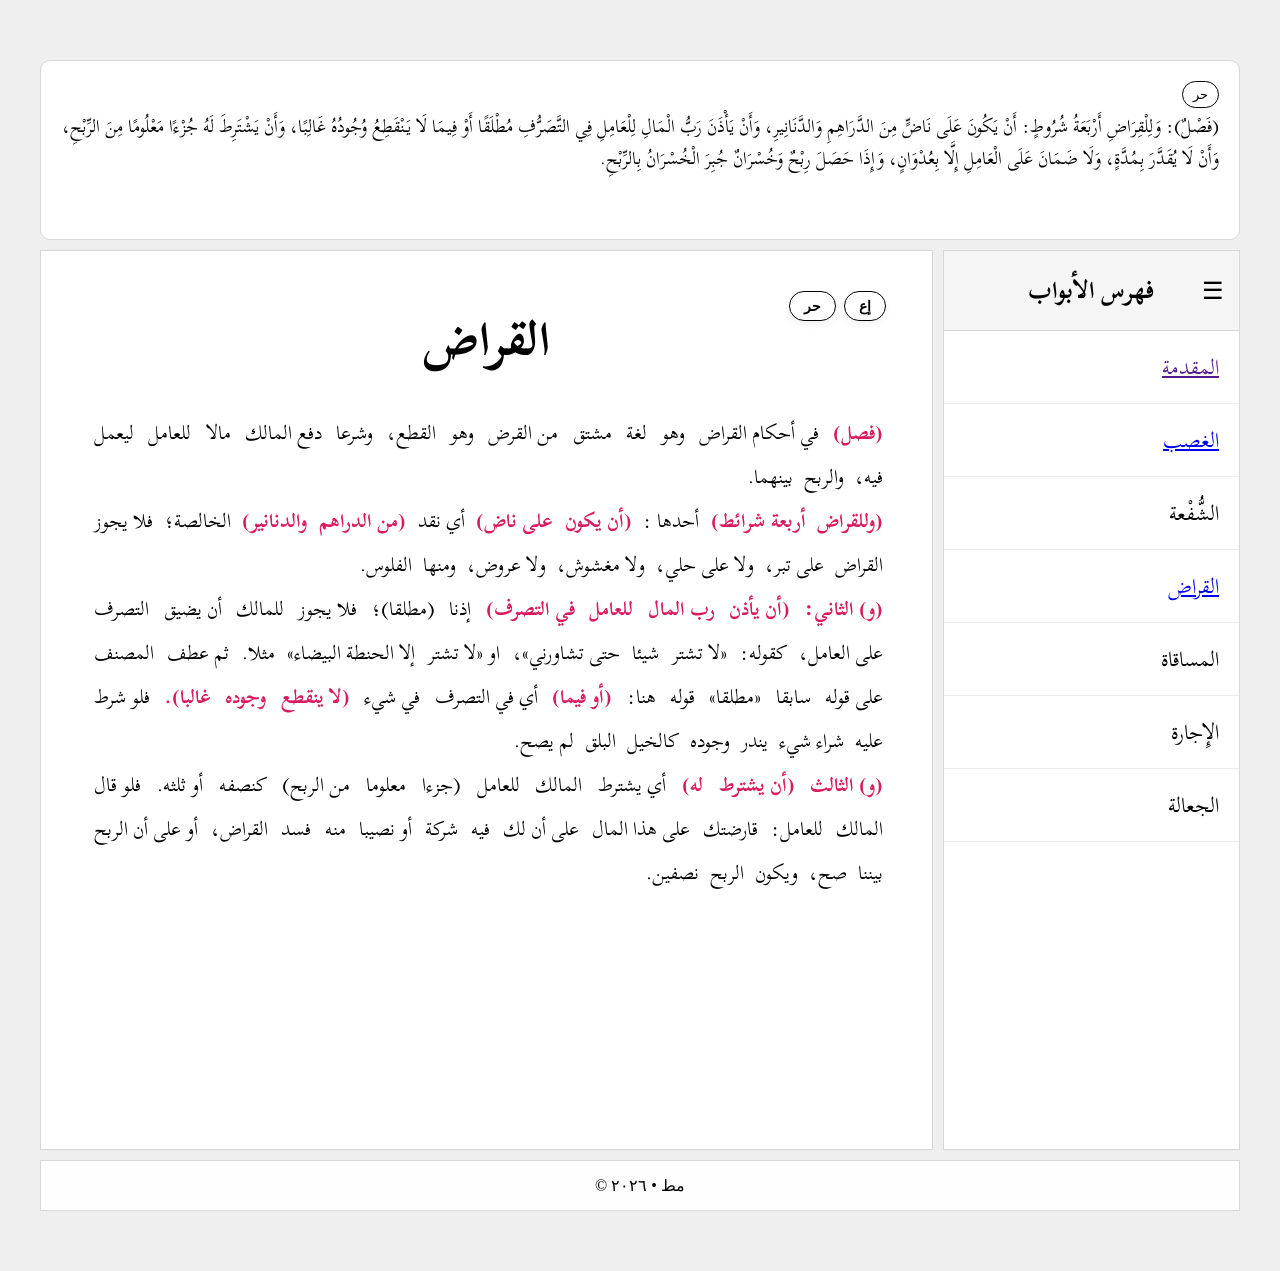
==== Qirath.html @ d0ede4ad "Update Qirath.html menambahkan pembahasan" ====
<!doctype html>
<html lang="en">
  <head>
    <meta charset="UTF-8" />
    <meta name="viewport" content="width=device-width, initial-scale=1.0" />
    <title>Belajar kitab</title>

    <link rel="stylesheet" href="styles.css" />
    <link rel="preconnect" href="https://fonts.googleapis.com" />
    <link rel="preconnect" href="https://fonts.gstatic.com" crossorigin />
    <link
      href="https://fonts.googleapis.com/css2?family=Scheherazade+New:wght@400;700&display=swap"
      rel="stylesheet"
    />
    
  </head>
  <body>
    <div class="wrapper">
      <header class="header">
        <button id="toggleHarakat">حر</button>

        <p class="arab-ltr" id="matan">
(فَصْلٌ): وَلِلْقِرَاضِ أَرْبَعَةُ شُرُوطٍ: أَنْ يَكُونَ عَلَى نَاضٍّ مِنَ الدَّرَاهِمِ وَالدَّنَانِيرِ، وَأَنْ يَأْذَنَ رَبُّ الْمَالِ لِلْعَامِلِ فِي التَّصَرُّفِ مُطْلَقًا أَوْ فِيمَا لَا يَنْقَطِعُ وُجُودُهُ غَالِبًا، وَأَنْ يَشْتَرِطَ لَهُ جُزْءًا مَعْلُومًا مِنَ الرِّبْحِ، وَأَنْ لَا يُقَدَّرَ بِمُدَّةٍ، وَلَا ضَمَانَ عَلَى الْعَامِلِ إِلَّا بِعُدْوَانٍ، وَإِذَا حَصَلَ رِبْحٌ وَخُسْرَانٌ جُبِرَ الْخُسْرَانُ بِالرِّبْحِ. </p>
      </header>

      <main class="main-content">
        <article class="kitab">
          <!-- dari sini -->

          <div class="sticky-irob-container">
            <button id="toggleIrob">إع</button>
            <button id="toggleHarakatMain">حر</button>
          </div>
          <!-- ke sini -->

          <h1>القراض</h1>
          
        <p><span class="kata matan" id="k1" data-harakat="(فَصْلٌ)" data-jawa="(utawi) iki (iku) ono pasal" data-irob="م خ" data-pembahasan="اي هذا الفصل">(فصل)</span>
<span class="kata" id="k2" data-harakat="فِي أَحْكَامِ الْقِرَاضِ" data-jawa="(ingdalem) nerangake piro-piro hukume maro bathi (qirath)" data-irob="ظ" data-irob-kode-b="ج">في أحكام القراض</span>
<span class="kata" id="k3" data-harakat="وَهُوَ" data-jawa="(utawi) maro bathi" data-irob="م">وهو</span>
<span class="kata" id="k4" data-harakat="لُغَةً" data-jawa="(ingdalem) coro lughote" data-irob="خ ظ" data-pembahasan="Pada kalimat وَهُوَ لُغَةً, kata لُغَةً merupakan maf‘ūl fīh (ẓarf) yang diperkirakan berasal dari ungkapan فِي لُغَةٍ (menurut bahasa atau dalam penggunaan bahasa). Huruf jar فِي dihilangkan, sehingga kata لُغَةً dibaca naṣab (fathah/tanwin fathah) karena نَزْعُ الْخَافِضِ (pembuangan huruf jar), atau yang dikenal dengan istilah مَنْصُوبٌ عَلَى نَزْعِ الْخَافِضِ. Gaya bahasa seperti ini sering digunakan para ulama ketika mendefinisikan suatu istilah. Oleh karena itu, makna وَهُوَ لُغَةً sama dengan وَهُوَ فِي اللُّغَةِ (adapun menurut bahasa). Demikian pula ungkapan شَرْعًا yang asalnya فِي الشَّرْعِ (menurut syariat)">لغة</span>
<span class="kata" id="k5" data-harakat="مُشْتَقٌّ" data-jawa="den tok ake /diambil/diturunkan" data-irob="خ" data-tasrif="اِشْتَقَّ — يَشْتَقُّ — اِشْتِقَاقًا — فَهُوَ مُشْتَقٌّ — وَذَاكَ مُشْتَقٌّ — اِشْتَقَّ — لَا تَشْتَقَّ — مُشْتَقٌّ — مُشْتَقٌّ" data-pembahasan="faidah wazan اِفْتَعَلَ pada kata اِشْتَقَّ adalah الأَخْذُ (mengambil). Maksudnya, lafaz القِرَاض diambil atau diturunkan dari lafaz القَرْض.. التصريف الاصطلاحي (Deret Istilahi)">مشتق</span>
<span class="kata" id="k6" data-harakat="مِنَ الْقَرْضِ" data-jawa="sangking lafadz الْقَرْضِ">من القرض</span>
<span class="kata" id="k7" data-harakat="وَهُوَ" data-jawa="(utawi) الْقَرْضُ" data-irob="م">وهو</span>
<span class="kata" id="k8" data-harakat="الْقَطْعُ،" data-jawa="(iku) mutus/megot" data-irob="خ">القطع،</span>
<span class="kata" id="k9" data-harakat="وَشَرْعًا" data-jawa="(lan) ingdalem coro syara'" data-irob="و خ" data-pembahasan="Huruf و pada lafaz وَشَرْعًا adalah واو العطف yang meng-athaf-kan شَرْعًا kepada لُغَةً. Karena لُغَةً manshub dengan sebab نَزْعُ الْخَافِضِ (asalnya: فِي اللُّغَةِ), maka شَرْعًا juga mengikuti i'rab ma'thuf 'alaih sehingga dibaca manshub, dan asalnya adalah فِي الشَّرْعِ. Dengan demikian, kedua lafaz tersebut sama-sama berstatus مَنْصُوبٌ عَلَى نَزْعِ الْخَافِضِ.">وشرعا</span>
<span class="kata" id="k10" data-harakat="دَفْعُ الْمَالِكِ" data-jawa="(iku) olehe nampake مَالِكِ (wongkang nduweni)" data-irob="م" data-pembahasan="lafaz دَفْعُ adalah مبتدأ مؤخر (mubtada yang diakhirkan), sedangkan شَرْعًا adalah keterangan yang berkaitan dengan khabar yang dibuang.  Taqdir kalimatnya kira-kira:  وَهُوَ شَرْعًا دَفْعُ الْمَالِكِ مَالًا لِلْعَامِلِ">دفع المالك</span>
<span class="kata" id="k11" data-harakat="مَالًا" data-jawa="(ing) bondo" data-irob="مف" data-pembahasan="Lafaz مَالًا dibaca naṣab karena menjadi maf‘ūl bih bagi mashdar دَفْعُ. Mashdar دَفْعُ berasal dari fi'il دَفَعَ – يَدْفَعُ dan beramal sebagaimana fi'ilnya, sehingga dapat menashabkan maf‘ūl bih. Dengan demikian, مَالًا berkedudukan sebagai harta yang diserahkan oleh pemilik modal kepada pengelola dalam akad qiradh.">مالا</span>
<span class="kata" id="k12" data-harakat="لِلْعَامِلِ" data-jawa="(maring) عَامِلِ / pengelola modal" data-irob="ما">للعامل</span>
<span class="kata" id="k13" data-harakat="لِيَعْمَلَ" data-jawa="supoyo yento nindaake /kerjo /nyambutgawe (sopo) عَامِلِ" data-pembahasan="Lafaz لِيَعْمَلَ merupakan fi'il mudhari' yang dibaca nashab karena didahului لام التعليل yang bermakna agar atau supaya. Taqdirnya adalah لِكَيْ يَعْمَلَ فِيهِ, sehingga يَعْمَلَ berstatus fi'il mudhari' manshub dengan tanda nashab berupa fathah zhahirah. كَيْ sendiri termasuk salah satu amil nawashib (huruf yang menashabkan fi'il mudhari'), namun dalam kalimat ini amil yang tampak adalah لام التعليل.">ليعمل</span>
<span class="kata" id="k14" data-harakat="فِيهِ،" data-jawa="(ingdalem) مال (bondo)" data-irob="ظ">فيه،</span>
<span class="kata" id="k15" data-harakat="والرِّبْحُ" data-jawa="Lan (utawi) bathine" data-irob="م">والربح</span>
<span class="kata" id="k16" data-harakat="بَيْنَهُمَا." data-jawa="(Iku) ingdalem antarane مالك lan عامل">بينهما.</span></p>
<p>
<span class="kata matan" id="k1" data-harakat="(ولِلْقِراضِ" data-jawa="Lan iku tetep keduwe qiroth" data-irob="خ" data-pembahasan="Merupakah khobar muqoddam, karena huruf jer terletak diawal">(وللقراض</span>
<span class="kata matan" id="k2" data-harakat="أرْبَعَةُ شَرَائِطٍ)" data-jawa="(Utawi) papat piro-piro syarat" data-pembahasan="Mubtada muakhor">أربعة شرائط)</span>
<span class="kata" id="k2" data-harakat="أَحَدُهَا :" data-jawa="(Utawi) salah sijine papat" data-irob="م">أحدها :</span>
<span class="kata matan" id="k3" data-harakat="(أَنْ يَكُونَ" data-jawa="(Iku) yento ono opo فراض" data-irob="خ">(أن يكون</span>
<span class="kata matan" id="k1" data-harakat="عَلَى نَاضٍّ)" data-jawa="(Ingatase) duit / mata uang/ذهب و فضه" data-pembahasan="Yang dimaksud ناض disini, bukan diartikan semoit hanya emas dan perak. Namun lebih kepada mata uang yang kaprah digunakan oleh suatu negara">على ناض)</span>
<span class="kata" id="k1" data-harakat="أَيْ نَقْدٍ" data-jawa="Tegese welonjo" data-pembahasan="أَيْ merupakan عدة التفسير dari lafadz نَاضٍّ, sehingga نَقْدٍ tafsirnya juga turut dibaca jer">أي نقد</span>
<span class="kata matan" id="k2" data-harakat="(مِنَ الدَّرَاهِمِ" data-jawa="Sangking piro-piro dirham (perak)" data-irob-kode-b="ج">(من الدراهم</span>
<span class="kata matan" id="k3" data-harakat="وَالدَّنَانِيرِ)" data-jawa="Lan piro-piro dinar" data-irob-kode-b="ج">والدنانير)</span>
<span class="kata" id="k1" data-harakat="الْخَالِصَةِ؛" data-jawa="(kang) murni" data-irob="ن">الخالصة؛</span>
<span class="kata" id="k2" data-harakat="فَلَا يَجُوزُ" data-jawa="Mongko ora wenang">فلا يجوز</span>
<span class="kata" id="k3" data-harakat="الْقِرَاضُ" data-jawa="(Opo) قراض" data-irob="فا">القراض</span>
<span class="kata" id="k4" data-harakat="عَلَى تِبْرٍ،" data-jawa="Ingatase emas lantak/batangan">على تبر،</span>
<span class="kata" id="k5" data-harakat="وَلَا عَلَى حُلِيٍّ،" data-jawa="Lan ora ingatase perhiasan">ولا على حلي،</span>
<span class="kata" id="k6" data-harakat="وَلَا مَغْشُوشٍ،" data-jawa="Lan ora (kang) dicampur (emas/perak campuran)" data-pembahasan="اي ولا نقد مغشوس
Artinya : emang/perak yang dicampur bahan lain misalnya besi, tembaga dll">ولا مغشوش،</span>
<span class="kata" id="k7" data-harakat="وَلَا عُرُوضٍ،" data-jawa="Lan ora barang dagangan">ولا عروض،</span>
<span class="kata" id="k8" data-harakat="وَمِنْهَا" data-jawa="Lan iku setengah sangking عروض" data-irob="خ" data-pembahasan="Kata مِنْ di sini lebih tepat dipahami sebagai مِنْ التبعيضية (menunjukkan sebagian dari sesuatu), sehingga maknanya:
"Dan di antara barang-barang dagangan (العروض) itu adalah uang fulus."">ومنها</span>
<span class="kata" id="k9" data-harakat="الْفُلُوسُ." data-jawa="Utawi duit receh" data-pembahasan="فلوس jamak dari فلس 
Ini digunakan untuk. Menyebut mata uang yang terbuat selain dari emas dan perak">الفلوس.</span>
</p>
<p>
<span class="kata matan" id="k1" data-harakat="(وَ) الثَّانِي:" data-jawa="(Utawi) kang kaping pindo" data-irob="م">(و) الثاني:</span>
<span class="kata matan" id="k2" data-harakat="(أَنْ يَأْذَنَ" data-jawa="(Iku) yento ngijini">(أن يأذن</span>
<span class="kata matan" id="k3" data-harakat="رَبُّ الْمَالِ" data-jawa="(Sopo) wongkang duweni bondo" data-irob="فا">رب المال</span>
<span class="kata matan" id="k4" data-harakat="لِلْعَامِلِ" data-jawa="(Maring) amil" data-irob="ما">للعامل</span>
<span class="kata matan" id="k5" data-harakat="فِي التَّصَرُّفِ)" data-jawa="(Indalem) nasarufake" data-irob="ظ">في التصرف)</span>
<span class="kata" id="k6" data-harakat="إِذْنًا" data-jawa="Kelawan ijin" data-irob="مط" data-pembahasan="Kata إِذْنًا pada kalimat أن يأذن رب المال للعامل في التصرف إذنًا مطلقًا merupakan maf‘ul mutlak li at-ta'kîd (مفعول مطلق للتوكيد) karena ia adalah masdar dari fi'il يأذن yang disebutkan sebelumnya.">إذنا</span>
<span class="kata" id="k7" data-harakat="(مُطْلَقًا)؛" data-jawa="(Kang) mutlak" data-irob="ن" data-pembahasan="Ia menjadi نعت, karena ia isim sifat berupa isim maful">(مطلقا)؛</span>
<span class="kata" id="k1" data-harakat="فَلَا يَجُوزُ" data-jawa="Mongko ora wenang" data-irob="ج">فلا يجوز</span>
<span class="kata" id="k2" data-harakat="لِلْمَالِكِ" data-jawa="Keduwe مالك / اي رب الما" data-irob="ما">للمالك</span>
<span class="kata" id="k3" data-harakat="أَنْ يُضَيِّقَ" data-jawa="(Opo) yento gawe rupeg (sopo) مالك" data-irob="فا" data-tasrif="ضَيَّقَ – يُضَيِّقُ – تَضْيِيقًا – فَهُوَ مُضَيِّقٌ – وَذَاكَ مُضَيَّقٌ.
Menyempitkan">أن يضيق</span>
<span class="kata" id="k4" data-harakat="التَّصَرُّفَ" data-jawa="(Ing) tasarruf" data-irob="مف">التصرف</span>
<span class="kata" id="k5" data-harakat="عَلَى الْعَامِلِ،" data-jawa="Ingatase عامل">على العامل،</span>
<span class="kata" id="k6" data-harakat="كَقَوْلِهِ:" data-jawa="Koyo dawuhe مالك">كقوله:</span>
<span class="kata" id="k7" data-harakat="«لَا تَشْتَرِ" data-jawa="Ojo tuku / kulaan (sopo) siro" data-irob="فا" data-pembahasan="Lafaz لا تَشْتَرِ pada contoh tersebut asalnya adalah لا تَشْتَرْ. Fi‘il mudhāri‘ تشتري setelah didahului لا الناهية menjadi majzūm, sehingga huruf akhirnya dibuang dan tersisa تَشْتَرْ. Namun karena huruf terakhir menjadi sukun dan ketika diucapkan bertemu dengan kata sesudahnya, maka diberikan harakat kasrah untuk memudahkan pelafalan (التخلّص من التقاء الساكنين). Oleh karena itu dibaca لا تَشْتَرِ شَيْئًا. Kasrah tersebut bukan tanda i‘rab, melainkan harakat ‘āridhah (harakat tambahan karena alasan fonetik), sedangkan status i‘rabnya tetap majzūm oleh لا الناهية.">«لا تشتر</span>
<span class="kata" id="k8" data-harakat="شَيْئًا" data-jawa="Ing suwiji-wiji" data-irob="مف">شيئا</span>
<span class="kata" id="k9" data-harakat="حَتَّى تُشَاوِرَنِي»،" data-jawa="Hinggo musyawarah sopo siro, ing ingsun" data-irob="فا مف">حتى تشاورني»،</span>
<span class="kata" id="k10" data-harakat="اَوْ «لَا تَشْتَرِ" data-jawa="Utowo ojo tuku (sopo) siro" data-irob="فا">او «لا تشتر</span>
<span class="kata" id="k11" data-harakat="إِلَّا الْحِنْطَةَ الْبَيْضَاءَ»" data-jawa="Kejobo gandum kang putih" data-irob="ن">إلا الحنطة البيضاء»</span>
<span class="kata" id="k12" data-harakat="مَثَلًا." data-jawa="(Kelawan) umpamane" data-irob="مط" data-pembahasan="Lafaz مَثَلًا dihukumi maf‘ul mutlak karena ia merupakan masdar dari kata مَثَلَ atau مَثَّلَ yang digunakan untuk menunjukkan bahwa kalimat sebelumnya hanyalah sebuah contoh. Fi‘ilnya tidak disebutkan secara langsung, tetapi diperkirakan (محذوف), yaitu أُمَثِّلُ مَثَلًا (aku memberikan suatu contoh). Karena berupa masdar yang menegaskan makna fi‘il yang dipahami dari konteks, maka مَثَلًا dii‘rabkan sebagai مفعول مطلق منصوب dengan arti “misalnya” atau “sebagai contoh.”">مثلا.</span>
<span class="kata" id="k1" data-harakat="ثُمَّ عَطَفَ" data-jawa="Mongko keri-keri" data-irob="ج">ثم عطف</span>
<span class="kata" id="k2" data-harakat="الْمُصَنِّفُ" data-jawa="(Sopo) mbah musonnif" data-irob="فا">المصنف</span>
<span class="kata" id="k3" data-harakat="عَلَى قَوْلِهِ" data-jawa="Ingatase dawuhe mbah مصنف">على قوله</span>
<span class="kata" id="k4" data-harakat="سَابِقًا" data-jawa="(Hale) kang wis kelewat" data-irob="حا ن" data-pembahasan="Pada kalimat ثُمَّ عَطَفَ الْمُصَنِّفُ عَلَى قَوْلِهِ سَابِقًا, lafaz سابقًا memenuhi syarat hal karena berbentuk nakirah dan menerangkan keadaan قوله (yakni perkataan yang dimaksud) sebagai perkataan yang telah disebut sebelumnya. Seolah-olah ditanya: كيف قوله؟ Maka jawabnya: سابقًا (dalam keadaan telah terdahulu disebut). Namun sebagian ulama nahwu juga memandang سابقًا di sini sebagai ظرف atau keterangan yang bermakna ">سابقا</span>
<span class="kata" id="k5" data-harakat="«مُطْلَقًا»" data-jawa="Rupane lafadz مُطْلَقًا" data-irob="بد">«مطلقا»</span>
<span class="kata" id="k6" data-harakat="قَوْلَهُ" data-jawa="(Ing) dawuhe mbah مصنف" data-irob="مف" data-pembahasan="Lafad قَوْلَ Menjadi maf'ul bih dari lafadz fiil mutaadi عَطَفَ">قوله</span>
<span class="kata" id="k7" data-harakat="هُنَا:" data-jawa="Ono ingdalem kene panggonan" data-irob="ظ">هنا:</span>
<span class="kata matan" id="k8" data-harakat="(أَوْ فِيمَا)" data-jawa="Utowo indalem barang">(أو فيما)</span>
<span class="kata" id="k9" data-harakat="أَيْ فِي التَّصَرُّفِ" data-jawa="Tegese ingdalem tasaruf">أي في التصرف</span>
<span class="kata" id="k10" data-harakat="فِي شَيْءٍ" data-jawa="Ingdalem suwiji-wiji" data-irob="ظ">في شيء</span>
<span class="kata matan" id="k11" data-harakat="(لَا يَنْقَطِعُ" data-jawa="Kang ora putus">(لا ينقطع</span>
<span class="kata matan" id="k12" data-harakat="وُجُودُهُ" data-jawa="Wujud e ma">وجوده</span>
<span class="kata matan" id="k13" data-harakat="غَالِبًا)." data-jawa="Ingdalem lumperahe" data-irob="ظ">غالبا).</span>
<span class="kata" id="k14" data-harakat="فَلَوْ شَرَطَ" data-jawa="Mongko lamun nyaratake sopo مالك" data-irob-kode-b="فا">فلو شرط</span>
<span class="kata" id="k15" data-harakat="عَلَيْهِ" data-jawa="Ingatase عامل">عليه</span>
<span class="kata" id="k16" data-harakat="شِرَاءَ شَيْءٍ" data-jawa="(Ing) tuku/kulak suwiji-wiji" data-irob="مف">شراء شيء</span>
<span class="kata" id="k17" data-harakat="يَنْدُرُ" data-jawa="Kang longko" data-irob="ن">يندر</span>
<span class="kata" id="k18" data-harakat="وُجُودُهُ" data-jawa="(Opo) wujud e شيء" data-irob="فا">وجوده</span>
<span class="kata" id="k19" data-harakat="كَالْخَيْلِ" data-jawa="Koyo jaran">كالخيل</span>
<span class="kata" id="k20" data-harakat="الْبَلَقِ" data-jawa="(Kang) belang" data-irob="ن" data-pembahasan="Lafaz البُلْقُ (al-bulqu) adalah isim sifat (صفة مشبهة) yang menunjukkan warna pada kuda.
Dalam ungkapan الخيلُ البُلْقُ, kata البُلْقُ berarti kuda-kuda belang, yaitu kuda yang warna tubuhnya bercampur antara putih dan warna lain.

Isim shifat musyabbahah bi ismi al-fā‘il hanya terbentuk dari fi‘il mujarrad dan wazan yang digunakan adalah selain wazan فَاعِلٌ.
Contoh:
حَسَنٌ artinya: “yang bagus” (tidak mengikuti wazan فَاعِلٌ).
جُنُبٌ artinya: “yang junub” (tidak mengikuti wazan فَاعِلٌ).
شُجَاعٌ artinya: “yang berani” (tidak mengikuti wazan فَاعِلٌ).">البلق</span>
<span class="kata" id="k21" data-harakat="لَمْ يَصِحَّ." data-jawa="Mongko ora sah (opo) akad قراض" data-pembahasan="Pada kalimat لَمْ يَصِحَّ, fi'il يَصِحُّ menjadi majzum karena didahului oleh لَمْ. Meskipun tampak berharakat fathah pada huruf terakhir (حَّ), fi'il ini tetap majzum karena termasuk fi'il mudha'af (huruf asal kedua dan ketiganya sama, yaitu ح dan ح). Pada fi'il mudha'af yang dijazamkan, tanda jazm tidak tampak berupa sukun biasa, melainkan dalam bentuk tasydid yang dibaca dengan fathah, sehingga bentuk يَصِحَّ tetap merupakan fi'il majzum, bukan manshub.">لم يصح.</span>
  </p>
<p>

<span class="kata matan" id="k1" data-harakat="(وَ) الثَّالِثُ" data-jawa="(Utawi) kang kaping telu" data-irob="م">(و) الثالث</span>
<span class="kata matan" id="k2" data-harakat="(يَشْتَرِطَ" data-jawa="(Iku) yento aweh syarat (sopo) مالك" data-irob="خ  فا">(أن يشترط</span>
<span class="kata matan" id="k3" data-harakat="لَهُ)" data-jawa="Maring عامل" data-irob="ما">له)</span>
<span class="kata" id="k4" data-harakat="أَيْ يَشْتَرِطَ" data-jawa="Tegese yento aweh syarat" data-tasrif="اِشْتَرَطَ – يَشْتَرِطُ – اِشْتِرَاطًا – فَهُوَ مُشْتَرِطٌ – وَذَاكَ مُشْتَرَطٌ
Mensyaratkan

Lafadz اِشْتَرَطَ berada pada wazan اِفْتَعَلَ yang berasal dari akar kata ش ر ط. Faidah wazan ini pada lafadz tersebut adalah menunjukkan makna menjadikan atau menetapkan sesuatu sebagai syarat. Karena itu, اِشْتَرَطَ tidak sekadar berarti ">أي يشترط</span>
<span class="kata" id="k5" data-harakat="الْمَالِكُ" data-jawa="(Sopo) مالك / wongkang modali">المالك</span>
<span class="kata" id="k6" data-harakat="لِلْعَامِلِ" data-jawa="(Keduwe) wongkang عامل / ngubengke modal" data-irob="ك">للعامل</span>
<span class="kata" id="k7" data-harakat="(جُزْءًا" data-jawa="(Kelawan)" data-irob="مط">(جزءا</span>
<span class="kata" id="k8" data-harakat="مَعْلُومًا" data-jawa="(Kang) kinaweruhan" data-irob="ن">معلوما</span>
<span class="kata" id="k9" data-harakat="مِنَ الرِّبْحِ)" data-jawa="Sangking keuntungan">من الربح)</span>
<span class="kata" id="k10" data-harakat="كَنِصْفِهِ" data-jawa="Koyo separo (1/3)">كنصفه</span>
<span class="kata" id="k11" data-harakat="أَوْ ثُلُثِهِ." data-jawa="Utowo sepertelu(1/3)">أو ثلثه.</span>
<span class="kata" id="k12" data-harakat="فَلَوْ قَالَ" data-jawa="Mongko lamun ngucap" data-irob="ج">فلو قال</span>
<span class="kata" id="k13" data-harakat="الْمَالِكُ" data-jawa="(Sopo) مالك" data-irob="فا">المالك</span>
<span class="kata" id="k14" data-harakat="لِلْعَامِلِ:" data-jawa="(Maring) عامل" data-irob="ما">للعامل:</span>
<span class="kata" id="k15" data-harakat="قَارَضْتُكَ" data-jawa="(Rupane) akad قراض  (sopo) ingsun, (ing) siro" data-irob="فا مف" data-pembahasan="Lafaz قَارَضْتُكَ pada kalimat قَالَ الْمَالِكُ لِلْعَامِلِ: قَارَضْتُكَ عَلَى هَذَا الْمَالِ termasuk مقول القول, yaitu kalimat yang menjadi isi ucapan setelah fi'il قَالَ">قارضتك</span>
<span class="kata" id="k16" data-harakat="عَلَى هَذَا الْمَالِ" data-jawa="Ingatase iki bondo">على هذا المال</span>
<span class="kata" id="k17" data-harakat="عَلَى أَنَّ لَكَ" data-jawa="Ingatase saktemene (iku) keduwe siro" data-irob="مف خ" data-pembahasan="لَكَ adalah khobar muqoddam dari  انّ">على أن لك</span>
<span class="kata" id="k18" data-harakat="فِيهِ" data-jawa="(Ingdalem) مال" data-irob="ظ">فيه</span>
<span class="kata" id="k19" data-harakat="شِرْكَةً" data-jawa="(Opo) bagian" data-irob="فا" data-pembahasan="Lafadz شِرْكَةً adalah isim انّ yang diakhirkan">شركة</span>
<span class="kata" id="k20" data-harakat="أَوْ نَصِيبًا" data-jawa="Utowo bagian">أو نصيبا</span>
<span class="kata" id="k21" data-harakat="مِنْهُ" data-jawa="Sangking مال">منه</span>
<span class="kata" id="k22" data-harakat="فَسَدَ" data-jawa="Mongko rusak" data-irob="ج">فسد</span>
<span class="kata" id="k23" data-harakat="الْقِرَاضُ،" data-jawa="(Opo) akad قراض" data-pembahasan="Teks berharakat:

قَارَضْتُكَ عَلَى هَذَا الْمَالِ عَلَى أَنَّ لَكَ فِيهِ شِرْكَةً أَوْ نَصِيبًا مِنْهُ، فَسَدَ الْقِرَاضُ.

Artinya:

"Aku melakukan akad qiradh (mudharabah) denganmu atas harta ini dengan syarat bahwa engkau memiliki bagian kepemilikan (syirkah) di dalamnya atau memiliki suatu bagian darinya. Maka akad qiradh tersebut menjadi rusak (fasid)."

Maksudnya, jika pemilik modal hanya mengatakan “engkau memiliki bagian” atau “memiliki jatah” tanpa menentukan secara jelas berapa bagian keuntungan yang menjadi hak pekerja (misalnya setengah atau sepertiga), maka akad qiradh tidak sah karena bagian keuntungan yang disyaratkan tidak diketahui secara pasti.">القراض،</span>
<span class="kata" id="k24" data-harakat="أَوْ عَلَى أَنَّ الرِّبْحَ" data-jawa="Utowo ingatase saktemene bati/untung">أو على أن الربح</span>
<span class="kata" id="k25" data-harakat="بَيْنَنَا" data-jawa="(Iku) ingdalem antarane kito" data-irob="خ">بيننا</span>
<span class="kata" id="k26" data-harakat="صَحَّ،" data-jawa="Mongko sah opo akad قراض">صح،</span>
<span class="kata" id="k27" data-harakat="وَيَكُونُ" data-jawa="Lan ono">ويكون</span>
<span class="kata" id="k28" data-harakat="الرِّبْحُ" data-jawa="(Opo) bati" data-irob="فا">الربح</span>
<span class="kata" id="k29" data-harakat="نِصْفَيْنِ." data-jawa="(Ono iku) separo-seoaro /50:50" data-irob="خ" data-pembahasan="Khobar كان selalu nashob">نصفين.</span>
</p>

          <div class="apple-popup" id="commentaryPanel">
            <button id="closePanel">✕</button>
            
            <h2 id="popHarakat">-</h2>

            <div class="quran-tabs">
              <button class="tab-btn active" data-tab="tab-arti">Arti</button>
              <button class="tab-btn" data-tab="tab-irob">I'rob & Sharaf</button>
              <button class="tab-btn" data-tab="tab-pembahasan">Pembahasan</button>
            </div>

            <div class="quran-tab-container">
              
              <div class="tab-content active" id="tab-arti">
                <div class="quran-card">
                  <span class="quran-label"></span>
                  <p id="popJawa" class="quran-text-jawa">-</p>
                </div>
              </div>

              <div class="tab-content" id="tab-irob">
                <div class="quran-card">
                  <span class="quran-label">Kode Kedudukan (I'rob)</span>
                  <div class="quran-badge" id="popIrob">-</div>
                </div>
                <div class="quran-card">
                  <span class="quran-label">Analisis Sharaf / Tasrif</span>
                  <p id="popTasrif" class="quran-text">-</p>
                </div>
              </div>

              <div class="tab-content" id="tab-pembahasan">
                <div class="quran-card">
                  <span class="quran-label"></span>
                  <p id="popPembahasan" class="quran-text-pembahasan">-</p>
                </div>
              </div>

            </div>
          </div>
        </article>
      </main>

      <aside class="sidebar">
        <div class="sidebar-header">
          <span class="sidebar-title">فهرس الأبواب </span>

          <button id="toggleSidebar">☰</button>
        </div>
        <ul>
          
          <li><a href="">المقدمة</a></li>
          <li><a href="index.html">الغصب</a></li>
          <li>الشُّفْعة</li>
        
          <li><a href="Qirath.html">القراض</a></li>
          <li>المساقاة</li>
          <li>الإِجارة</li>
          <li>الجعالة</li>
        </ul>
      </aside>

      <footer class="footer">© مط • ٢٠٢٦</footer>
    </div>
    <!-- Pop Up Komentar -->

    <script src="script.js"></script>
  </body>
</html>
---- styles.css ----
/* reset */
* {
  margin: 0;
  padding: 0;
  box-sizing: border-box;
}

body {
  background-color: #efefef;
  font-family: "Scheherazade", serif;
  padding: 20px;
}

/* Layout */
.wrapper {
  /* wrapper adalah salah satu nama class yang paling sering digunakan di dunia. Fungsinya adalah sebagai kotak utama yang membungkus elemen-elemen lain di dalam halaman web agar tampilannya rapi, konsisten, dan berada di tengah layar.

Tanpa pembungkus, konten website kamu akan melar dari ujung kiri sampai ujung kanan layar (terutama pada monitor komputer yang lebar), sehingga sangat tidak nyaman dibaca.
Nama Alternatif Lainnya : .container, .pembungkus, .mai-container */

  max-width: 1200px;
  margin: 40px auto;
  display: grid;
  grid-template-columns: 3fr 1fr; /* Membagi jadi 2 kolom: 75% dan 25% */

  /* Ketika kamu menulis 3fr 1fr, kamu memberi tahu browser untuk:Menjumlahkan total pecahan: $3 + 1 = 4\text{ bagian}$.Membagi total lebar ruang menjadi 4 bagian yang sama besar.Memberikan 3 bagian untuk kolom pertama.Memberikan 1 bagian untuk kolom kedua.Artinya, kolom pertama akan selalu berukuran 3 kali lebih besar daripada kolom kedua, sekecil atau sebesar apa pun layar yang digunakan pengguna (sangat responsif). */
  grid-template-areas:
    "header header" /* Baris 1: Kolom pertama & kedua diisi oleh header */
    "main sidebar" /* Baris 2: Kolom pertama diisi main, kolom kedua diisi sidebar */
    "footer footer"; /* Baris 3: Kolom pertama & kedua diisi oleh footer */

  gap: 10px;
}

/* header */
.header {
  grid-area: header;
  /* "Hei browser, cari wilayah di dalam peta yang bernama 'header', lalu tempatkan elemen ini di sana. Buat ukuran elemen ini otomatis melebar mengikuti kotak 'header' yang sudah digambar di denah." */
  background: #ffffff;
  position: relative;
  border: 1px solid #d7d7d7;
  border-radius: 10px;
  padding: 20px;
  
}
#toggleHarakat {
  position: absolute;
  top: 10px;
  right: 10px; /* karena teks arab*/

  background: #ffffff;
  color: #000000;
  border: 1px solid #000000;
  border-radius: 15px;

  padding: 5px 10px;
  font-size: 0.8rem;
  cursor: pointer;

  transition: 0.3s;
  margin-right: 10px;
  margin-top: 10px;
}



#toggleHarakat.active {
  background: #8B1E4F;
  color: #ffffff;
}

@media (hover: hover) {
  #toggleHarakat:hover {
    background: #8B1E4F;
    color: #ffffff;
  }
}
/* Tombol harakat main — samakan style dengan toggleIrob */
#toggleHarakatMain {
  background: #ffffff;
  color: #000000;
  border: 1px solid #000000;
  border-radius: 15px;
  padding: 6px 14px;
  font-size: 0.85rem;
  font-weight: bold;
  cursor: pointer;
  box-shadow: 0 4px 6px rgba(0, 0, 0, 0.05);
  transition: all 0.2s ease;
  margin-right: 8px;
}
#toggleHarakatMain:hover,
#toggleHarakatMain.active {
  background: #8B1E4F;
  color: #ffffff;
}

/* Saat harakat aktif: sembunyikan teks asli, tampilkan data-harakat */
.kitab.show-harakat-main .kata {
  color: transparent; /* sembunyikan teks asli */
  position: relative;
}

/* Saat harakat aktif, dorong i'rob lebih ke atas agar tidak menabrak harakat */
.kitab.show-harakat-main.show-irob .kata::before {
  top: -35px; /* semula -16px, sekarang lebih tinggi */
}

.kitab.show-harakat-main .kata::after {
  content: attr(data-harakat); /* ambil dari data-harakat */
  position: absolute;
  right: 0;
  top: 0;
  color: #000000; /* warna teks harakat */
  font-family: "Scheherazade New", serif;
  white-space: nowrap;
}

/* Khusus matan tetap merah */
.kitab.show-harakat-main .kata.matan::after {
  color: #D81B60;
}

#toggleHarakat:hover {
  background: #ededed;
}

/* matan */
.header {
  height: 180px;

  padding: 20px;
  text-align: right;
}
.header h1 {
  font-size: 0.7rem;
  font-weight: 800;
}

.arab-ltr {
  direction: rtl;
  text-align: right;
  font-family: "Scheherazade New", serif;
  font-size: 1.1rem;
  line-height: 1.8;

  /* Ruang agar tidak tertimpa tombol */
  padding-top: 30px;
}

/* Main */
.main-content {
  grid-area: main;
  min-height: 900px;
  border: 1px solid #d7d7d7;
  background: #ffffff;
  padding: 40px;

  display: flex;
  justify-content: center;
  align-items: flex-start;
  /* penanda tombol i'rob */
  direction: rtl;

  font-family: "Scheherazade New", serif;

  /* Ketika kamu memberikan perintah ini pada sebuah kotak/wadah, semua elemen anak yang ada langsung di dalamnya (disebut flex items) akan berubah menjadi super fleksibel. Mereka akan otomatis berjejer rapi, bisa diatur ukurannya secara otomatis, dan sangat mudah dipindah-pindah posisinya tanpa merusak tata letak.

Sederhananya, ini adalah "sihir" CSS yang paling sering digunakan untuk merapikan posisi komponen website modern.
Perubahan Otomatis Setelah Pakai display: flex;

Secara bawaan (default), elemen HTML seperti <div>, <p>, atau <h1> memiliki sifat menumpuk ke bawah seperti tangga.

Namun, begitu wadah utamanya diberi display: flex;, terjadi perubahan instan:

    Berjejer ke Samping: Semua elemen di dalamnya yang tadinya menumpuk ke bawah, otomatis akan langsung berjejer ke samping (menjadi kolom) dari kiri ke ke kanan.

    Tinggi Otomatis Sama: Semua elemen anak akan otomatis memiliki tinggi yang sama rata, mengikuti elemen yang paling tinggi di dalam kelompok tersebut. */
  /* Alasan singkatnya adalah: Mereka punya spesialisasi tugas yang berbeda. * .wrapper menggunakan Grid untuk mengatur tata letak besar (Makro) halaman website.

    main menggunakan Flexbox untuk mengatur konten kecil (Mikro) yang ada di dalam elemen tersebut.

Mari kita bedah alasan mendalam kenapa developer-nya sengaja menggabungkan keduanya:
1. .wrapper Pakai Grid karena Butuh Layout 2 Dimensi (Kolom & Baris)

Sesuai kode yang kamu punya sebelumnya, .wrapper bertugas membagi halaman menjadi struktur besar: ada header di atas, main dan sidebar berdampingan di tengah, dan footer di bawah.

Grid sangat unggul di sini karena mampu mengatur kolom dan baris sekaligus secara bersamaan (2 Dimensi). Flexbox akan sangat kesulitan jika dipaksa membuat layout kompleks seperti ini.
2. main Pakai Flexbox karena Hanya Butuh Layout 1 Dimensi (Satu Arah)

Setelah struktur besar websitemu jadi berkat Grid, sekarang kita masuk ke dalam kotak main (konten utama). Di dalam main, biasanya berisi elemen-elemen seperti:

    Deretan kartu artikel (cards) yang berjejer ke samping.

    Tombol-tombol yang ingin diratakan ke tengah.

    Gambar dan teks yang ingin disejajarkan agar rapi atas-bawahnya.

Konten di dalam main ini biasanya hanya bergerak ke satu arah saja (1 Dimensi): kalau tidak berjejer ke samping (horizontal), ya menumpuk ke bawah (vertical). Karena tugasnya hanya satu arah dan butuh fleksibilitas tinggi agar kontennya tidak berantakan, maka Flexbox adalah alat yang jauh lebih tepat dan mudah digunakan daripada Grid. */
}

/* isi konten */

.kitab {
  direction: rtl;
  text-align: right;
  max-width: 800px; /* TAMBAHKAN INI: Menjaga lebar kolom teks kitab tetap ideal */
  margin: 0 auto;
  position: relative;
}

.kitab h1 {
  font-size: 3rem;
  font-weight: bold;
  text-align: center;
  margin-bottom: 20px;
}

.kitab > p {
  direction: rtl;
  text-align: justify;
  line-height: 25px;
  font-size: 0;
}

.kata {
  display: inline-block; /* Mengunci keutuhan kata agar jarak spasinya konsisten */
  position: relative;
  cursor: pointer;
  word-spacing: normal;
  font-size: 1.2rem;
  border-radius: 5px;
  margin-top: 15px;
  margin-left: 1px;
  margin-right: 1px;
  padding: 0;
  /* DEFAULT WARNA SYARAH: Semua teks di dalam .kata berwarna hitam */
  color: #000000;
}

/* --- PEWARNAAN MATAN --- */
/* Khusus untuk elemen ya
ng memiliki class 'kata' sekaligus 'matan' */
.kata.matan {
  color: #D81B60; /* Warna Magenta (bisa diganti #D32F2F jika ingin magenta gelap/merah maroon) */
  font-weight: bold; /* Membedakan ketebalan matan */
}

/* sidebar */
.sidebar {
  grid-area: sidebar;
  background: #ffffff;
  border: 1px solid #d7d7d7;
  width: 100%;
}

.sidebar-header {
  position: relative;
  display: flex;
  justify-content: center;
  align-items: center;

  padding: 15px;
  background: #f5f5f5;
  border-bottom: 1px solid #d7d7d7;

  font-size: 1.5rem;
  font-weight: bold;
  font-family: "Scheherazade New", serif;
}

.sidebar ul {
  list-style: none;
  padding: 0;
  margin: 0;
  direction: rtl;
  text-align: right;
}

.sidebar li {
  padding: 15px 20px;
  border-bottom: 1px solid #ececec;
  font-size: 1.3rem;
  cursor: pointer;
  font-family: "Scheherazade New", serif;
}
.sidebar li:hover {
  background: #f8f8f8;
}

.sidebar-title {
  text-align: center;
}

/* footer */
.footer {
  grid-area: footer;
  background: #fefefe;
  border: 1px solid #d7d7d7;
  padding: 15px;
  text-align: center;
}

/* hide sidebar */
.sidebar {
  width: 100%;
  transition: all 0.3s ease;
}

.wrapper.hide-sidebar {
  grid-template-columns: 1fr 60px;
}

.wrapper.hide-sidebar .sidebar {
  /* width: 60px; */
  grid-template-columns: 1fr 60px;
}

.wrapper.hide-sidebar .sidebar ul {
  display: none;
}
.wrapper.hide-sidebar .sidebar-title {
  display: none;
}

.wrapper.hide-sidebar .sidebar {
  width: 60px;
}
#toggleSidebar {
  position: absolute;
  right: 15px;
  background: transparent;
  border: none;
  font-size: 1.5rem;
  cursor: pointer;
}

.wrapper.hide-sidebar .sidebar-header {
  justify-content: center;
}

/* Komentar */
.bottom-sheet {
  position: fixed;

  left: 0;
  right: 0;
  bottom: -100%;

  height: 45vh;

  background: white;

  border-radius: 20px 20px 0 0;

  box-shadow: 0 -5px 20px rgba(0, 0, 0, 0.2);

  transition: bottom 0.3s ease;

  z-index: 9999;
}



@media (max-width: 768px) {
  .apple-popup {
    left: 10px;
    right: 10px;
    bottom: 10px;
    top: auto;
    width: auto;
    max-height: 50vh;
  }
}


.apple-popup.show {
  display: block;
}

@keyframes appleFade {
  from {
    opacity: 0;
    transform: translateY(15px);
  }

  to {
    opacity: 1;
    transform: translateY(0);
  }
}

#closePanel {
  position: absolute;

  top: 12px;
  right: 12px;

  width: 32px;
  height: 32px;

  border: none;
  border-radius: 50%;

  background: rgba(0, 0, 0, 0.05);

  backdrop-filter: blur(10px);

  cursor: pointer;

  font-size: 18px;
  font-weight: bold;

  transition: all 0.2s ease;
}

#closePanel:hover {
  background: rgba(0, 0, 0, 0.12);
  transform: scale(1.05);
}

#popHarakat {
  /* Ganti 'Scheherazade New' dengan nama font Arab pilihanmu */
  font-family: "Scheherazade New", serif;
  font-size: 1rem;

  text-align: center;
  margin-top: 10px;
  margin-bottom: 20px;

  color: #111;
}

.bottom-sheet.show {
  bottom: 0;
}

.sheet-header {
  position: sticky;
  top: 0;

  background: white;

  padding: 10px;

  display: flex;
  justify-content: center;

  border-bottom: 1px solid #eee;
}

.sheet-handle {
  width: 60px;
  height: 6px;

  border-radius: 10px;

  background: #ccc;
}

#closeSheet {
  position: absolute;
  right: 15px;

  border: none;
  background: none;

  font-size: 20px;
  cursor: pointer;
}

.sheet-content {
  height: calc(45vh - 50px);

  overflow-y: auto;

  padding: 20px;
}



/* Agar terlihat bisa diklik*/
.kata {
  cursor: pointer;
  padding: 2px 4px;
  border-radius: 5px;
}

@media (hover: hover) {
  .kata:hover {
    color: #8B1E4F;
  }
}

.kata.active {
  background: transparent;
  color: #8B1E4F;
  font-weight: bold;
  box-shadow: none;
}

/* ---------------------------------------------------------------- */

/* Menghias Wadah & Tombol Sticky I'rob */
.sticky-irob-container {
  position: -webkit-sticky;
  position: sticky;
  top: 10px;
  z-index: 100;
  display: flex;
  justify-content: flex-start; /* Tombol merapat ke kiri kertas (tidak menabrak teks Arab) */
  margin-bottom: -30px;
}

#toggleIrob {
  background: #ffffff;
  color: #000000;
  border: 1px solid #000000;
  border-radius: 15px;
  padding: 6px 14px;
  font-size: 0.85rem;
  font-weight: bold;
  cursor: pointer;
  box-shadow: 0 4px 6px rgba(0, 0, 0, 0.05);
  transition: all 0.2s ease;
}

#toggleIrob:hover,
#toggleIrob.active {
  background: #8B1E4F;
  color: #ffffff;
}

/* Mengatur Posisi Huruf I'rob Kecil di Atas Kata */
.kata::before {
  content: attr(data-irob); /* Mengambil huruf dari properti data-irob */
  position: absolute;
  top: -16px; /* Letak tinggi huruf i'rab */
  right: 2px;
  transform: translateX(-50%);
  font-family: "Scheherazade New", serif;
  font-size: 0.75rem;
  color: #4a4a4a;
  pointer-events: none;

  /* Kondisi Awal: Disembunyikan */
  opacity: 0;
  visibility: hidden;
  transition: opacity 0.2s ease;
}

.kata::before,
.kata::after {
  pointer-events: none;
}
/* Kondisi Ketika Tombol Aktif: Munculkan I'rob */
.kitab.show-irob .kata::before {
  opacity: 1;
  visibility: visible;
}

.kitab {
  overflow: visible;
}

.kata {
  overflow: visible;
}

/* Pewarnaan Teks Kitab */
.kata {
  display: inline-block; /* Kunci agar spasi justify konsisten dan i'rab pas di tengah */
  position: relative;
  color: #000000; /* Default Syarah = Hitam */
  margin-top: 12px; /* Memberi ruang di atas untuk huruf i'rab */
  margin-left: 6px;
  padding: 0 2px;
}

.kata.matan {
  color: #D81B60; /* Matan = Magenta */
  font-weight: bold;
}

/* ==========================================================================
   MODERN POP-UP & TAB SYSTEM (ALA QURAN.COM)
   ========================================================================== */

/* ==========================================================================
   MODERN POP-UP & TAB SYSTEM (ALA QURAN.COM) - FIX POSITION
   ========================================================================== */

.apple-popup {
  display: none; /* Sembunyi saat awal */
  position: absolute; /* WAJIB absolute agar bisa mengikuti posisi kata dari JS */
  /* TAMBAHKAN DUA BARIS INI UNTUK RESET KOORDINAT AWAL */
  top: 0;
  left: 0;
  width: 380px;
  max-height: 600px;
  background: #ffffff;
  border: 1px solid #eaeaea;
  border-radius: 16px;
  padding: 24px;
  box-shadow: 0 12px 30px rgba(0, 0, 0, 0.15);
  z-index: 9999; /* Memastikan pop-up berada di lapisan paling atas */
  overflow: visible;
  animation: quranFadeUp 0.25s ease-out;
}

@keyframes quranFadeUp {
  from {
    opacity: 0;
    transform: translateY(8px);
  }
  to {
    opacity: 1;
    transform: translateY(0);
  }
}

/* Responsif untuk HP / Mobile */
@media (max-width: 768px) {
  .apple-popup {
    position: fixed !important;
    left: 16px !important;
    right: 16px !important;
    bottom: 16px !important;
    top: auto !important;
    width: auto !important;
    max-height: 50vh;
  }
}

.apple-popup.show {
  display: flex;
  flex-direction: column;
}

/* Tombol Close Minimalis (✕) di Sisi Kiri */
#closePanel {
  position: absolute;
  top: 16px;
  left: 16px;
  right: auto;
  width: 28px;
  height: 28px;
  border: none;
  border-radius: 50%;
  background: #f5f5f7;
  color: #6e6e73;
  cursor: pointer;
  font-size: 13px;
  display: flex;
  align-items: center;
  justify-content: center;
  transition: all 0.2s;
}

#closePanel:hover {
  background: #e8e8ed;
  color: #1d1d1f;
}

/* Header Kata Arab */
#popHarakat {
  font-family: "Scheherazade New", serif;
  font-size: 1rem;
  text-align: center;
  color: #1f2937;
  margin: 10px 0 16px 0;
  line-height: 1.2;
}

/* Menu Tab Navigation */
.quran-tabs {
  display: flex;
  border-bottom: 2px solid #f3f4f6;
  margin-bottom: 16px;
  gap: 8px;
}

.tab-btn {
  flex: 1;
  background: none;
  border: none;
  padding: 10px 0;
  font-size: 0.9rem;
  font-weight: 600;
  color: #6b7280;
  cursor: pointer;
  position: relative;
  transition: color 0.2s;
  text-align: center;
}

.tab-btn:hover {
  color: #111827;
}

/* Aksen Hijau Khas Quran.com */
.tab-btn.active {
  color: #8B1E4F; 
}

.tab-btn.active::after {
  content: "";
  position: absolute;
  bottom: -2px;
  left: 0;
  width: 100%;
  height: 2px;
  background-color: #8B1E4F;
}

/* Area Scroll Isi Konten Tab */
.quran-tab-container {
  overflow-y: visible;
  flex-grow: 1;
  padding-right: 4px;
}

.quran-tab-container::-webkit-scrollbar {
  width: 4px;
}
.quran-tab-container::-webkit-scrollbar-thumb {
  background: #e5e7eb;
  border-radius: 4px;
}

/* Sembunyikan/Tampilkan Konten Tab */
.tab-content {
  display: none;
}
.tab-content.active {
  display: block;
}

/* Kotak Informasi di Dalam Tab */
.quran-card {
  background: #f9fafb;
  border: 1px solid #f3f4f6;
  border-radius: 12px;
  padding: 14px;
  margin-bottom: 10px;
}

.quran-label {
  display: block;
  font-size: 0.75rem;
  text-transform: uppercase;
  letter-spacing: 0.05em;
  color: #9ca3af;
  margin-bottom: 6px;
  font-weight: 700;
}

/* Gaya Tulisan Konten */
.quran-text-jawa {
  font-family: "Scheherazade New", serif;
  font-size: 1.5rem;
  color: #000000;
  line-height: 1.5;
  direction: ltr;
  text-align: justify;
}

.quran-text {
  font-size: 0.95rem;
  color: #374151;
  line-height: 1.5;
}

.quran-text-pembahasan {
  font-size: 1.5rem;
  color: #000000;
  line-height: 1.6;
  text-align: justify;
direction: ltr;

}

.quran-badge {
 display: contents;
  background: #e8f5e9;
  padding: 4px 12px;
  border-radius: 8px;
  font-weight: 700;
  font-size: 1rem;
}
/* Header Kata Arab */
#popHarakat {
  font-family: "Scheherazade New", serif;
  font-size: 1rem;
  text-align: center;
  color: #1f2937;
  margin: 10px 0 20px 0;
  line-height: 1.2;
}

/* Menu Tab Navigation */
.quran-tabs {
  display: flex;
  border-bottom: 2px solid #f3f4f6;
  margin-bottom: 16px;
  gap: 8px;
}

.tab-btn {
  flex: 1;
  background: none;
  border: none;
  padding: 10px 0;
  font-size: 0.9rem;
  font-weight: 600;
  color: #6b7280;
  cursor: pointer;
  position: relative;
  transition: color 0.2s;
  text-align: center;
  font-family: Arial, Helvetica, sans-serif;
}

.tab-btn:hover {
  color: #000000;
}

/* Garis bawah hijau khas Quran.com saat aktif */
.tab-btn.active {
  color: #000000; 
}

.tab-btn.active::after {
  content: "";
  position: absolute;
  bottom: -2px;
  left: 0;
  width: 100%;
  height: 2px;
  background-color: #8B1E4F;
}

/* Container & Area Scroll Konten Tab */
.quran-tab-container {
  overflow-y: auto;
  flex-grow: 1;
  padding-right: 4px;
}

/* Custom Scrollbar Tipis */
.quran-tab-container::-webkit-scrollbar {
  width: 4px;
}
.quran-tab-container::-webkit-scrollbar-thumb {
  background: #e5e7eb;
  border-radius: 4px;
}

/* Menyembunyikan Tab yang tidak aktif */
.tab-content {
  display: none;
}
.tab-content.active {
  display: block;
}

/* Komponen Card di Dalam Tab */
.quran-card {
  background: #f9fafb;
  border: 1px solid #f3f4f6;
  border-radius: 12px;
  padding: 16px;
  margin-bottom: 12px;
}

.quran-label {
  display: block;
  font-size: 0.75rem;
  text-transform: uppercase;
  letter-spacing: 0.05em;
  color: #9ca3af;
  margin-bottom: 8px;
  font-weight: 700;
}

/* Tipografi Konten */


.quran-text {
  font-size: 0.95rem;
  color: #374151;
  line-height: 1.5;
}



/* Badge untuk kode I'rob */
.quran-badge {

  background: #e8f5e9;
  color: #000000;
 
  
  font-weight: 700;
  font-size: 1rem;
}

#popJawa,
#popTasrif,
#popPembahasan {
  font-size: 16px !important;
}

/* untuk handphone */
@media (max-width: 768px) {

  body {
    padding: 8px;
  }

  .wrapper {
    grid-template-columns: 1fr;
    grid-template-areas:
      "header"
      "main"
      "sidebar"
      "footer";
  }

  .header {
    height: auto;
    padding: 15px;
  }

  .arab-ltr {
    font-size: 1.1rem;
    line-height: 1.8;
  }

  .main-content {
    padding: 15px;
  }

  .kitab h1 {
    font-size: 2rem;
  }

  .kata {
    font-size: 1.5rem;
    line-height: 2.2;
  }

  .sidebar {
    margin-top: 10px;
  }

  .apple-popup {
    position: fixed !important;
    left: 10px !important;
    right: 10px !important;
    bottom: 10px !important;
    top: auto !important;

    width: auto !important;
    max-height: 65vh;

    border-radius: 20px;
  }

  #popHarakat {
    font-size: 2rem;
  }

  .quran-tab-container {
    overflow-y: auto;
  }
}

/* pengaturan ukuran */
/* ==========================
   MOBILE
   ========================== */
@media (max-width: 768px) {

  /* Tombol I'rob & Harakat */
  .sticky-irob-container{
    display:flex;
    flex-wrap:wrap;
    gap:8px;
    margin-bottom:10px;
  }

  #toggleIrob,
  #toggleHarakatMain{
    font-size:12px;
    padding:5px 10px;
  }

  /* Judul bab */
  .kitab h1{
    font-size:2rem;
  }

  /* Teks kitab */
  .kata{
    font-size:1rem;
    line-height:2;
    margin-top:10px;
  }

  /* I'rob kecil */
  .kata::before{
    font-size:0.6rem;
    top:-12px;
  }

  /* Saat harakat + irob aktif */
  .kitab.show-harakat-main.show-irob .kata::before{
    top:-24px;
  }

  /* Matan atas */
  .arab-ltr{
    font-size:1.1rem;
    line-height:1.8;
  }

  /* Popup */
  #popHarakat{
    font-size:1.8rem;
  }

  .tab-btn{
    font-size:0.75rem;
  }

  #popJawa,
  #popTasrif,
  #popPembahasan{
    font-size:14px !important;
  }
}

/* hilangkan bacground di hp */
@media (max-width: 768px) {

  body{
    margin:0;
    padding:0;
    background:#fff;
  }

  .wrapper{
    width:100%;
    max-width:none;
    margin:0;
    gap:0;

    grid-template-columns:1fr;
    grid-template-areas:
      "header"
      "main"
      "sidebar"
      "footer";
  }

  .header,
  .main-content,
  .sidebar,
  .footer{
    border-radius:0;
  }

  .main-content{
    padding:12px;
  }
}

/* sidebar di hp biar aman */
@media (max-width:768px){

  .sidebar-header{
    font-size:1rem;
    padding:10px;
  }

  .sidebar li{
    font-size:1rem;
    padding:10px 15px;
  }

}

/* sidebar responsif */
@media (max-width:768px){

  body{
    margin:0;
    padding:0;
    background:#fff;
  }

  .wrapper{
    width:100%;
    max-width:none;
    margin:0;
    gap:0;

    /* sidebar disembunyikan */
    grid-template-columns: 1fr 0;
  }

  .main-content{
    padding:12px;
  }

  .sidebar{
    position:fixed;
    top:0;
    right:-280px; /* sembunyi di luar layar */
    width:280px;
    height:100vh;

    background:#fff;

    z-index:99999;

    transition:right .3s ease;

    box-shadow:-5px 0 20px rgba(0,0,0,.15);
  }

  /* saat sidebar dibuka */
  .wrapper.mobile-sidebar-open .sidebar{
    right:0;
  }

  .header,
  .main-content,
  .footer{
    border-radius:0;
  }
}

/* tombol sidebar mengambang */
@media (max-width:768px){

  #toggleSidebar{
    position:fixed;
    top:15px;
    left:15px;

    z-index:100000;

    width:42px;
    height:42px;

    border:none;
    border-radius:10px;

    background:#fff;

    box-shadow:0 2px 10px rgba(0,0,0,.15);

    display:flex;
    align-items:center;
    justify-content:center;

    font-size:22px;
  }

}

/* css sidebar menjadi */
@media (max-width:768px){

  .sidebar{
    position:fixed;
    top:0;
    right:-280px;

    width:280px;
    height:100vh;

    background:#fff;

    transition:right .3s ease;
    z-index:99999;
  }

  .wrapper.mobile-sidebar-open .sidebar{
    right:0;
  }

}

/* float */
@media (max-width:768px){

  #toggleSidebar{
    position:fixed;

    bottom:80px;
    right:15px;

    width:52px;
    height:52px;

    border:none;
    border-radius:50%;

    background:#6b4f1d;
    color:white;

    z-index:100000;

    box-shadow:0 4px 15px rgba(0,0,0,.25);

    font-size:24px;
  }

}

@media (max-width:768px){

  #toggleSidebar{
    position:fixed !important;

    top:auto !important;
    left:auto !important;

    bottom:20px !important;
    right:15px !important;

    width:52px !important;
    height:52px !important;

    border-radius:50% !important;

    z-index:999999 !important;
  }

}

/* harokat */
@media (max-width:768px){

  .arab-ltr{
    padding-top:60px;
  }

}

/* perbaikan tombol harokat matan */
#toggleHarakat {
  background: #ffffff;
  color: #000000;
}

#toggleHarakat.active {
  background: #8B1E4F;
  color: #ffffff;
}

@media (hover: hover) {
  #toggleHarakat:hover {
    background: #8B1E4F;
    color: #ffffff;
  }
}
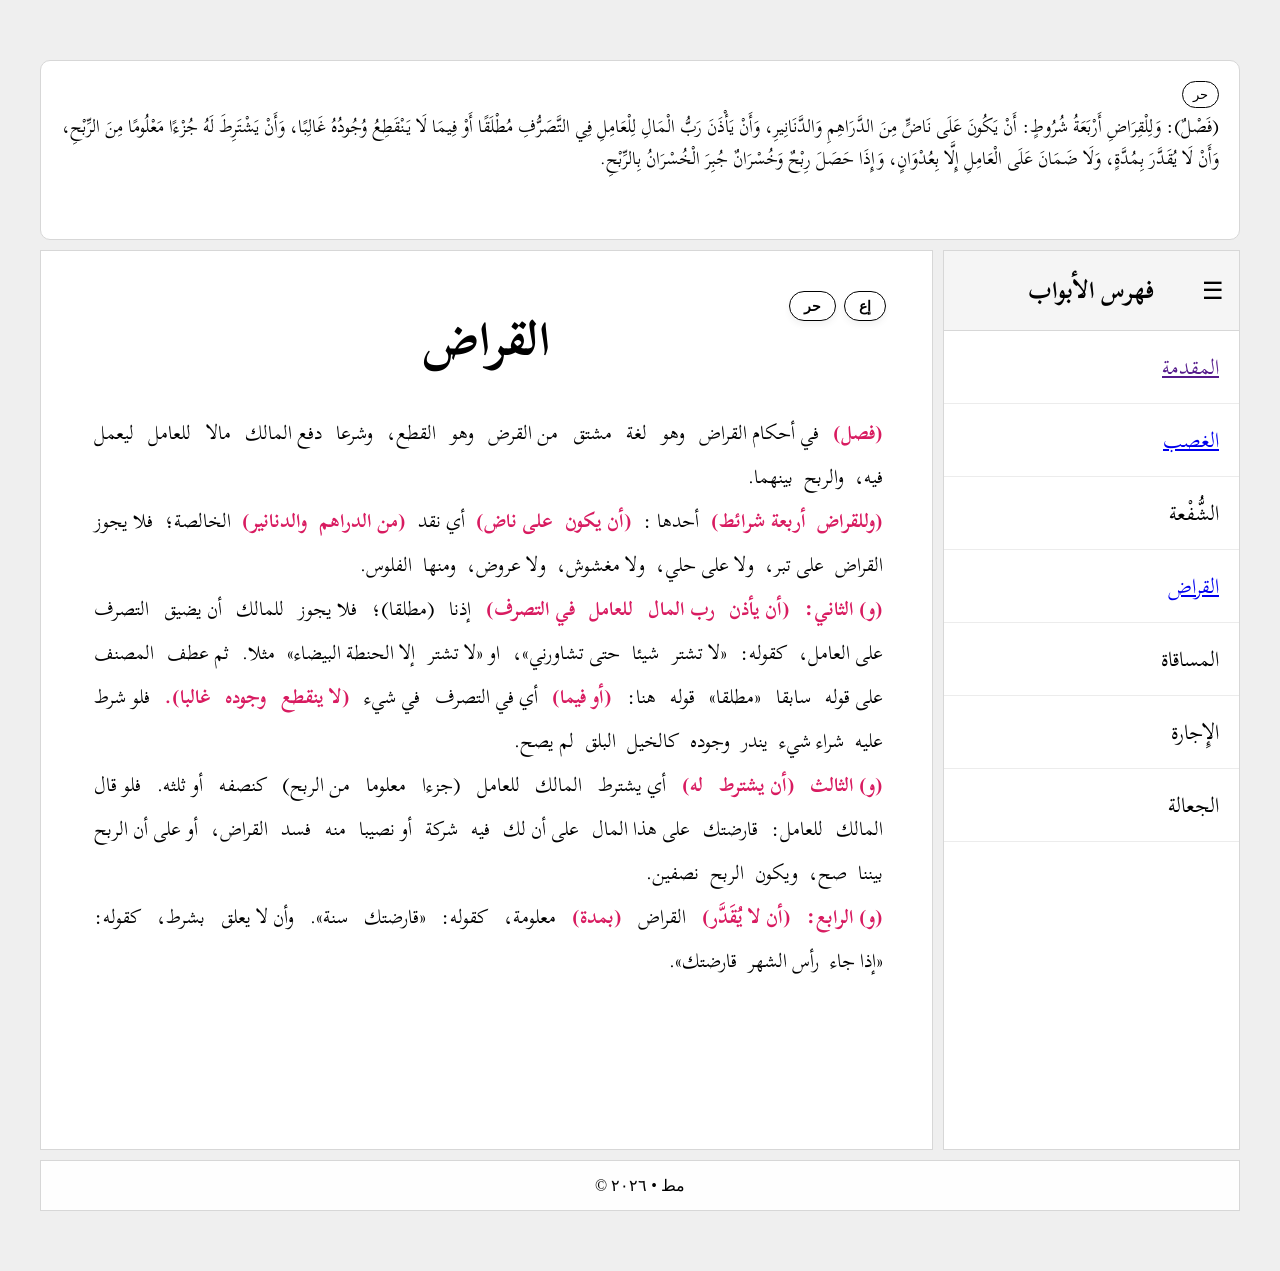
==== commit 8512c513: "Update Qirath.html menambahkan pembahasan" ====
--- a/Qirath.html
+++ b/Qirath.html
@@ -153,11 +153,8 @@
 <span class="kata" id="k23" data-harakat="الْقِرَاضُ،" data-jawa="(Opo) akad قراض" data-pembahasan="Teks berharakat:
 
 قَارَضْتُكَ عَلَى هَذَا الْمَالِ عَلَى أَنَّ لَكَ فِيهِ شِرْكَةً أَوْ نَصِيبًا مِنْهُ، فَسَدَ الْقِرَاضُ.
-
 Artinya:
-
 "Aku melakukan akad qiradh (mudharabah) denganmu atas harta ini dengan syarat bahwa engkau memiliki bagian kepemilikan (syirkah) di dalamnya atau memiliki suatu bagian darinya. Maka akad qiradh tersebut menjadi rusak (fasid)."
-
 Maksudnya, jika pemilik modal hanya mengatakan “engkau memiliki bagian” atau “memiliki jatah” tanpa menentukan secara jelas berapa bagian keuntungan yang menjadi hak pekerja (misalnya setengah atau sepertiga), maka akad qiradh tidak sah karena bagian keuntungan yang disyaratkan tidak diketahui secara pasti.">القراض،</span>
 <span class="kata" id="k24" data-harakat="أَوْ عَلَى أَنَّ الرِّبْحَ" data-jawa="Utowo ingatase saktemene bati/untung">أو على أن الربح</span>
 <span class="kata" id="k25" data-harakat="بَيْنَنَا" data-jawa="(Iku) ingdalem antarane kito" data-irob="خ">بيننا</span>
@@ -165,6 +162,23 @@
 <span class="kata" id="k27" data-harakat="وَيَكُونُ" data-jawa="Lan ono">ويكون</span>
 <span class="kata" id="k28" data-harakat="الرِّبْحُ" data-jawa="(Opo) bati" data-irob="فا">الربح</span>
 <span class="kata" id="k29" data-harakat="نِصْفَيْنِ." data-jawa="(Ono iku) separo-seoaro /50:50" data-irob="خ" data-pembahasan="Khobar كان selalu nashob">نصفين.</span>
+</p>
+
+<p>
+<span class="kata matan" id="k1" data-harakat="(وَ) الرَّابِعُ:" data-jawa="(Utawi) kang kaping papat" data-irob="م">(و) الرابع:</span>
+<span class="kata matan" id="k2" data-harakat="(أَنْ لَا يُقَدَّرَ)" data-jawa="(Iku) yento ora dibatesi" data-irob="خ">(أن لا يُقَدَّر)</span>
+<span class="kata" id="k3" data-harakat="الْقِرَاضُ" data-jawa="(Opo) قراض" data-irob="فا">القراض</span>
+<span class="kata matan" id="k4" data-harakat="(بِمُدَّةٍ)" data-jawa="Kelawan mongso" data-irob="مط">(بمدة)</span>
+<span class="kata" id="k5" data-harakat="مَعْلُومَةٍ،" data-jawa="(Kang) ma'lum/yang ditentukan/yang diketahui jelas" data-irob="ن" data-pembahasan="Yang dimaksud dengan (أَنْ لَا يُقَدَّرَ الْقِرَاضُ بِمُدَّةٍ مَعْلُومَةٍ) adalah akad qiradh (mudharabah) tidak boleh dibatasi dengan jangka waktu tertentu yang telah ditentukan sejak awal, seperti satu bulan, satu tahun, atau dua tahun.">معلومة،</span>
+<span class="kata" id="k6" data-harakat="كَقَوْلِهِ:" data-jawa="Koyo pengucape مالك">كقوله:</span>
+<span class="kata" id="k7" data-harakat="«قَارَضْتُكَ" data-jawa="Akad قراض sopo ingsun ing siro" data-irob="فا مف">«قارضتك</span>
+<span class="kata" id="k8" data-harakat="سَنَةً»." data-jawa="(Ingdalem) setahun" data-irob="ظ" data-pembahasan="Lafadz سَنَةً sebagai dhorof zaman">سنة».</span>
+<span class="kata" id="k9" data-harakat="وَأَنْ لَا يُعَلَّقَ" data-jawa="Lan yento ora den ta'liq/den gantungake opo قراض" data-irob="فا">وأن لا يعلق</span>
+<span class="kata" id="k10" data-harakat="بِشَرْطٍ،" data-jawa="Kelawan syarat" data-irob="مط">بشرط،</span>
+<span class="kata" id="k11" data-harakat="كَقَوْلِهِ:" data-jawa="Koyo pengucape مالك">كقوله:</span>
+<span class="kata" id="k12" data-harakat="«إِذَا جَاءَ" data-jawa="Tatkalane teko">«إذا جاء</span>
+<span class="kata" id="k13" data-harakat="رَأْسُ الشَّهْرِ" data-jawa="(Opo) kawitane wulan" data-irob="فا">رأس الشهر</span>
+<span class="kata" id="k14" data-harakat="قَارَضْتُكَ»." data-jawa="Mongko akad فراض sopo ingsun ing siro" data-irob="ج" data-pembahasan="Pada kalimat إِذَا جَاءَ رَأْسُ الشَّهْرِ قَارَضْتُكَ terdapat uslub syarat dengan adāt syarat إِذَا yang digunakan untuk sesuatu yang diperkirakan akan terjadi di masa depan. Jumlah جَاءَ رَأْسُ الشَّهْرِ adalah fi‘lu sy-syarṭ (kalimat syarat), di mana رَأْسُ menjadi fā‘il dari جَاءَ dan الشَّهْرِ mudhāf ilaih. Adapun قَارَضْتُكَ adalah jawābu sy-syarṭ (jawaban syarat). Berbeda dengan adāt syarat yang menjazmkan seperti إِنْ dan مَنْ, lafaz إِذَا tidak menjazmkan fi‘il sesudahnya, sehingga جَاءَ dan قَارَضْتُكَ tetap mabni sesuai asalnya. Makna kalimatnya: “Apabila awal bulan telah tiba, aku akan melakukan akad qiradh denganmu.”">قارضتك».</span>
 </p>
 
           <div class="apple-popup" id="commentaryPanel">
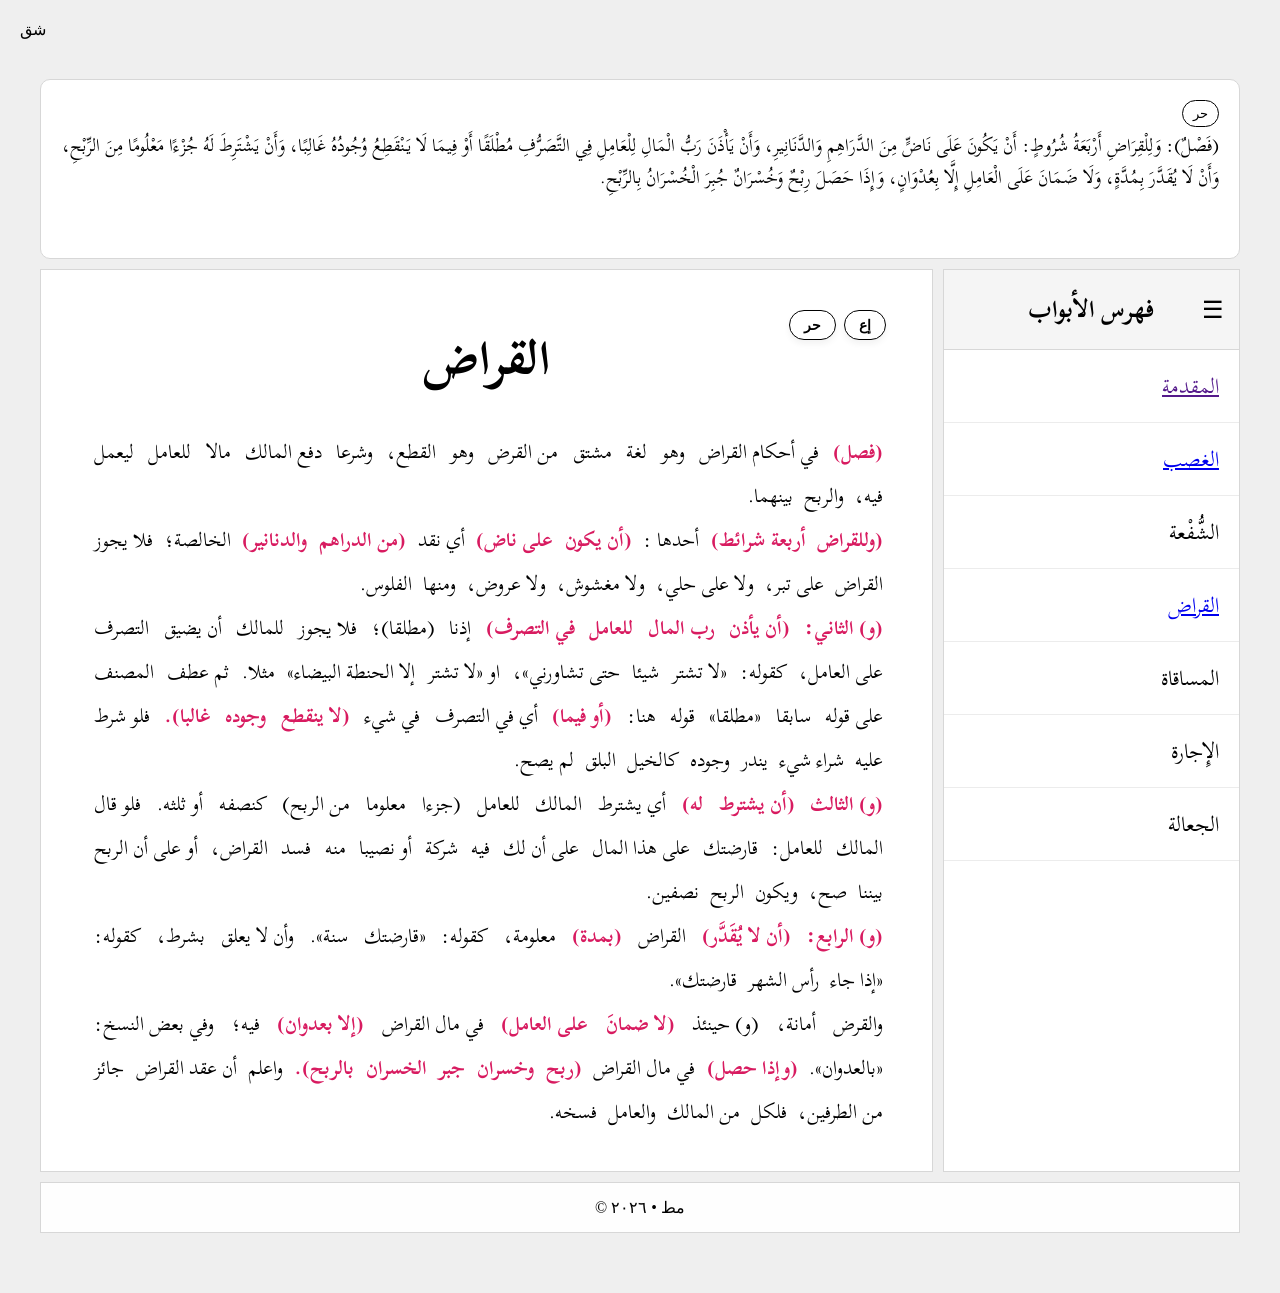
==== commit dc7c9106: "Update Qirath.html menambah pembahasan terakhur" ====
--- a/Qirath.html
+++ b/Qirath.html
@@ -1,4 +1,4 @@
-<!doctype html>
+شق<!doctype html>
 <html lang="en">
   <head>
     <meta charset="UTF-8" />
@@ -180,6 +180,37 @@
 <span class="kata" id="k13" data-harakat="رَأْسُ الشَّهْرِ" data-jawa="(Opo) kawitane wulan" data-irob="فا">رأس الشهر</span>
 <span class="kata" id="k14" data-harakat="قَارَضْتُكَ»." data-jawa="Mongko akad فراض sopo ingsun ing siro" data-irob="ج" data-pembahasan="Pada kalimat إِذَا جَاءَ رَأْسُ الشَّهْرِ قَارَضْتُكَ terdapat uslub syarat dengan adāt syarat إِذَا yang digunakan untuk sesuatu yang diperkirakan akan terjadi di masa depan. Jumlah جَاءَ رَأْسُ الشَّهْرِ adalah fi‘lu sy-syarṭ (kalimat syarat), di mana رَأْسُ menjadi fā‘il dari جَاءَ dan الشَّهْرِ mudhāf ilaih. Adapun قَارَضْتُكَ adalah jawābu sy-syarṭ (jawaban syarat). Berbeda dengan adāt syarat yang menjazmkan seperti إِنْ dan مَنْ, lafaz إِذَا tidak menjazmkan fi‘il sesudahnya, sehingga جَاءَ dan قَارَضْتُكَ tetap mabni sesuai asalnya. Makna kalimatnya: “Apabila awal bulan telah tiba, aku akan melakukan akad qiradh denganmu.”">قارضتك».</span>
 </p>
+<p>
+<span class="kata" id="k1" data-harakat="وَالْقِرَاضُ" data-jawa="(Utawi) akad قراض" data-irob="م">والقرض</span>
+<span class="kata" id="k2" data-harakat="أَمَانَةٌ،" data-jawa="(Iku) amanah/suatu amanah" data-irob="خ">أمانة،</span>
+<span class="kata" id="k3" data-harakat="(وَ) حِينَئِذٍ" data-jawa="Lan nalikane mengkono-mengkono  الْقِرَاضُ أَمَانَةٌ
+(Dengan demikian)" data-pembahasan="اي وحينئذ القراض امانة">(و) حينئذ</span>
+<span class="kata matan" id="k4" data-harakat="(لَا ضَمَانَ" data-jawa="Ora ono nempohi (iku wajib)" data-irob="خم">(لا ضمانَ</span>
+<span class="kata matan" id="k5" data-harakat="عَلَى الْعَامِلِ)" data-jawa="Ingatase عامل">على العامل)</span>
+<span class="kata" id="k6" data-harakat="فِي مَالِ الْقِرَاضِ" data-jawa="Ingdalem bondo القراض" data-irob="ظ">في مال القراض</span>
+<span class="kata matan" id="k7" data-harakat="إِلَّا بِعُدْوَانٍ)" data-jawa="Kejobo kelawan pépeko (ceroboh)" data-irob="مط" data-pembahasan="Yang dimaksud العُدْوَان (pelanggaran atau kecerobohan) dalam qiradh adalah ketika pengelola modal (العامل) bertindak di luar izin yang diberikan pemilik modal atau lalai menjaga harta. Contohnya, pemilik modal mengizinkan berdagang sembako, tetapi pengelola menggunakan modal itu untuk usaha lain yang berisiko tinggi tanpa izin, atau ia meninggalkan barang dagangan tanpa penjagaan hingga hilang. Dalam keadaan seperti ini, jika modal rusak atau hilang, maka pengelola wajib menggantinya (ضامن) karena kerugian tersebut terjadi akibat pelanggaran atau kelalaiannya. Adapun jika kerugian terjadi karena kondisi pasar atau musibah tanpa adanya pelanggaran, maka ia tidak menanggung ganti rugi.">(إلا بعدوان)</span>
+<span class="kata" id="k8" data-harakat="فِيهِ؛" data-jawa="Ingdalem قراض" data-irob="ظ">فيه؛</span>
+<span class="kata" id="k9" data-harakat="وَفِي بَعْضِ النُّسَخِ:" data-jawa="Lan ingdalem sebagian naskahe matan" data-irob="ظ">وفي بعض النسخ:</span>
+<span class="kata" id="k10" data-harakat="«بِالْعُدْوَانِ»." data-jawa="Kelawan nganggo lafadz بِالْعُدْوَانِ, ora kok إِلَّا بِعُدْوَانٍ">«بالعدوان».</span>
+<span class="kata matan" id="k11" data-harakat="(وَإِذَا حَصَلَ)" data-jawa="Lan nalikane hasil">(وإذا حصل)</span>
+<span class="kata" id="k12" data-harakat="فِي مَالِ الْقِرَاضِ" data-jawa="Ingdalem bondo قراض">في مال القراض</span>
+<span class="kata matan" id="k13" data-harakat="(رِبْحٌ" data-jawa="(Opo) untung" data-irob="فا">(ربح</span>
+<span class="kata matan" id="k14" data-harakat="وَخُسْرَانٌ" data-jawa="Lan rugi">وخسران</span>
+<span class="kata matan" id="k15" data-harakat="جُبِرَ" data-jawa="(Mongko) den ganti" data-irob="ج">جبر</span>
+<span class="kata matan" id="k16" data-harakat="الْخُسْرَانُ" data-jawa="(Opo) kerugian" data-irob="قا">الخسران</span>
+<span class="kata matan" id="k17" data-harakat="بِالرِّبْحِ)." data-jawa="Kelawan keuntungan" data-irob="مط">بالربح).</span>
+<span class="kata" id="k18" data-harakat="وَاعْلَمْ" data-jawa="Ngertio sopo siro">واعلم</span>
+<span class="kata" id="k19" data-harakat="أَنَّ عَقْدَ الْقِرَاضِ" data-jawa="(Ing) saktemene akad قراض" data-irob="مف">أن عقد القراض</span>
+<span class="kata" id="k20" data-harakat="جَائِزٌ" data-jawa="(Iku) akad جائز" data-irob="خ" data-pembahasan="Akad jāʾiz (العقد الجائز) dalam fiqih adalah akad yang boleh dibatalkan (difasakh) oleh salah satu pihak yang berakad kapan saja, tanpa harus menunggu persetujuan pihak lainnya, selama tidak ada hak pihak ketiga yang terlanggar.
+Contohnya adalah akad qiradh (mudharabah), wakalah (perwakilan), ariyah (pinjam pakai), dan wadi'ah (titipan). Dalam akad-akad ini, masing-masing pihak berhak mengakhiri akad ketika menghendaki.
+Sebaliknya, akad yang tidak dapat dibatalkan secara sepihak disebut akad lazim (العقد اللازم), seperti akad jual beli dan ijarah (sewa-menyewa) setelah terpenuhi syarat-syaratnya.">جائز</span>
+<span class="kata" id="k21" data-harakat="مِنَ الطَّرَفَيْنِ،" data-jawa="Sangking lambung loro/dua pihak (rupane sangking مالك lan عامل)">من الطرفين،</span>
+<span class="kata" id="k22" data-harakat="فَلِكُلٍّ" data-jawa="Mongko iku tetep keduwe saben-saben suwiji" data-irob="خ">فلكل</span>
+<span class="kata" id="k23" data-harakat="مِنَ الْمَالِكِ" data-jawa="Sangking مَالِكِ">من المالك</span>
+<span class="kata" id="k24" data-harakat="وَالْعَامِلِ" data-jawa="Lan عَامِلِ">والعامل</span>
+<span class="kata" id="k25" data-harakat="فَسْخُهُ." data-jawa="(Utawi) ngerusak akad قراض" data-irob="م">فسخه.</span>
+</p>
+
 
           <div class="apple-popup" id="commentaryPanel">
             <button id="closePanel">✕</button>
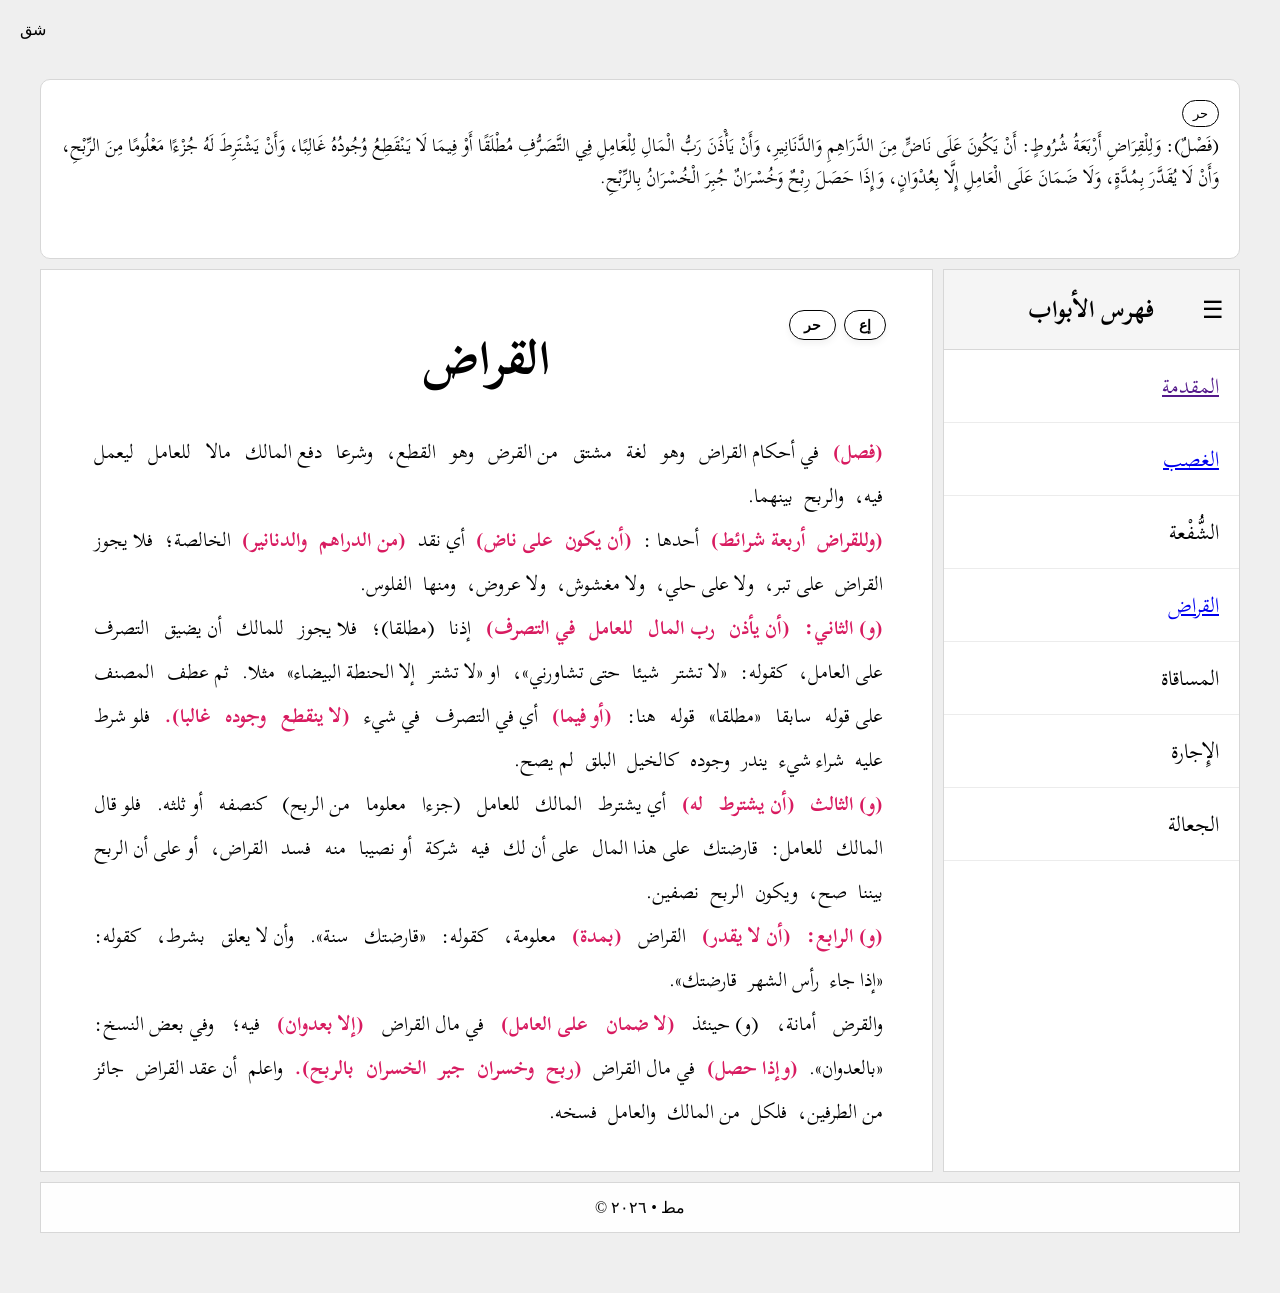
==== commit 275838af: "Update Qirath.html hapus harokat tidak penting" ====
--- a/Qirath.html
+++ b/Qirath.html
@@ -166,7 +166,7 @@
 
 <p>
 <span class="kata matan" id="k1" data-harakat="(وَ) الرَّابِعُ:" data-jawa="(Utawi) kang kaping papat" data-irob="م">(و) الرابع:</span>
-<span class="kata matan" id="k2" data-harakat="(أَنْ لَا يُقَدَّرَ)" data-jawa="(Iku) yento ora dibatesi" data-irob="خ">(أن لا يُقَدَّر)</span>
+<span class="kata matan" id="k2" data-harakat="(أَنْ لَا يُقَدَّرَ)" data-jawa="(Iku) yento ora dibatesi" data-irob="خ">(أن لا يقدر)</span>
 <span class="kata" id="k3" data-harakat="الْقِرَاضُ" data-jawa="(Opo) قراض" data-irob="فا">القراض</span>
 <span class="kata matan" id="k4" data-harakat="(بِمُدَّةٍ)" data-jawa="Kelawan mongso" data-irob="مط">(بمدة)</span>
 <span class="kata" id="k5" data-harakat="مَعْلُومَةٍ،" data-jawa="(Kang) ma'lum/yang ditentukan/yang diketahui jelas" data-irob="ن" data-pembahasan="Yang dimaksud dengan (أَنْ لَا يُقَدَّرَ الْقِرَاضُ بِمُدَّةٍ مَعْلُومَةٍ) adalah akad qiradh (mudharabah) tidak boleh dibatasi dengan jangka waktu tertentu yang telah ditentukan sejak awal, seperti satu bulan, satu tahun, atau dua tahun.">معلومة،</span>
@@ -185,7 +185,7 @@
 <span class="kata" id="k2" data-harakat="أَمَانَةٌ،" data-jawa="(Iku) amanah/suatu amanah" data-irob="خ">أمانة،</span>
 <span class="kata" id="k3" data-harakat="(وَ) حِينَئِذٍ" data-jawa="Lan nalikane mengkono-mengkono  الْقِرَاضُ أَمَانَةٌ
 (Dengan demikian)" data-pembahasan="اي وحينئذ القراض امانة">(و) حينئذ</span>
-<span class="kata matan" id="k4" data-harakat="(لَا ضَمَانَ" data-jawa="Ora ono nempohi (iku wajib)" data-irob="خم">(لا ضمانَ</span>
+<span class="kata matan" id="k4" data-harakat="(لَا ضَمَانَ" data-jawa="Ora ono nempohi (iku wajib)" data-irob="خم">(لا ضمان</span>
 <span class="kata matan" id="k5" data-harakat="عَلَى الْعَامِلِ)" data-jawa="Ingatase عامل">على العامل)</span>
 <span class="kata" id="k6" data-harakat="فِي مَالِ الْقِرَاضِ" data-jawa="Ingdalem bondo القراض" data-irob="ظ">في مال القراض</span>
 <span class="kata matan" id="k7" data-harakat="إِلَّا بِعُدْوَانٍ)" data-jawa="Kejobo kelawan pépeko (ceroboh)" data-irob="مط" data-pembahasan="Yang dimaksud العُدْوَان (pelanggaran atau kecerobohan) dalam qiradh adalah ketika pengelola modal (العامل) bertindak di luar izin yang diberikan pemilik modal atau lalai menjaga harta. Contohnya, pemilik modal mengizinkan berdagang sembako, tetapi pengelola menggunakan modal itu untuk usaha lain yang berisiko tinggi tanpa izin, atau ia meninggalkan barang dagangan tanpa penjagaan hingga hilang. Dalam keadaan seperti ini, jika modal rusak atau hilang, maka pengelola wajib menggantinya (ضامن) karena kerugian tersebut terjadi akibat pelanggaran atau kelalaiannya. Adapun jika kerugian terjadi karena kondisi pasar atau musibah tanpa adanya pelanggaran, maka ia tidak menanggung ganti rugi.">(إلا بعدوان)</span>
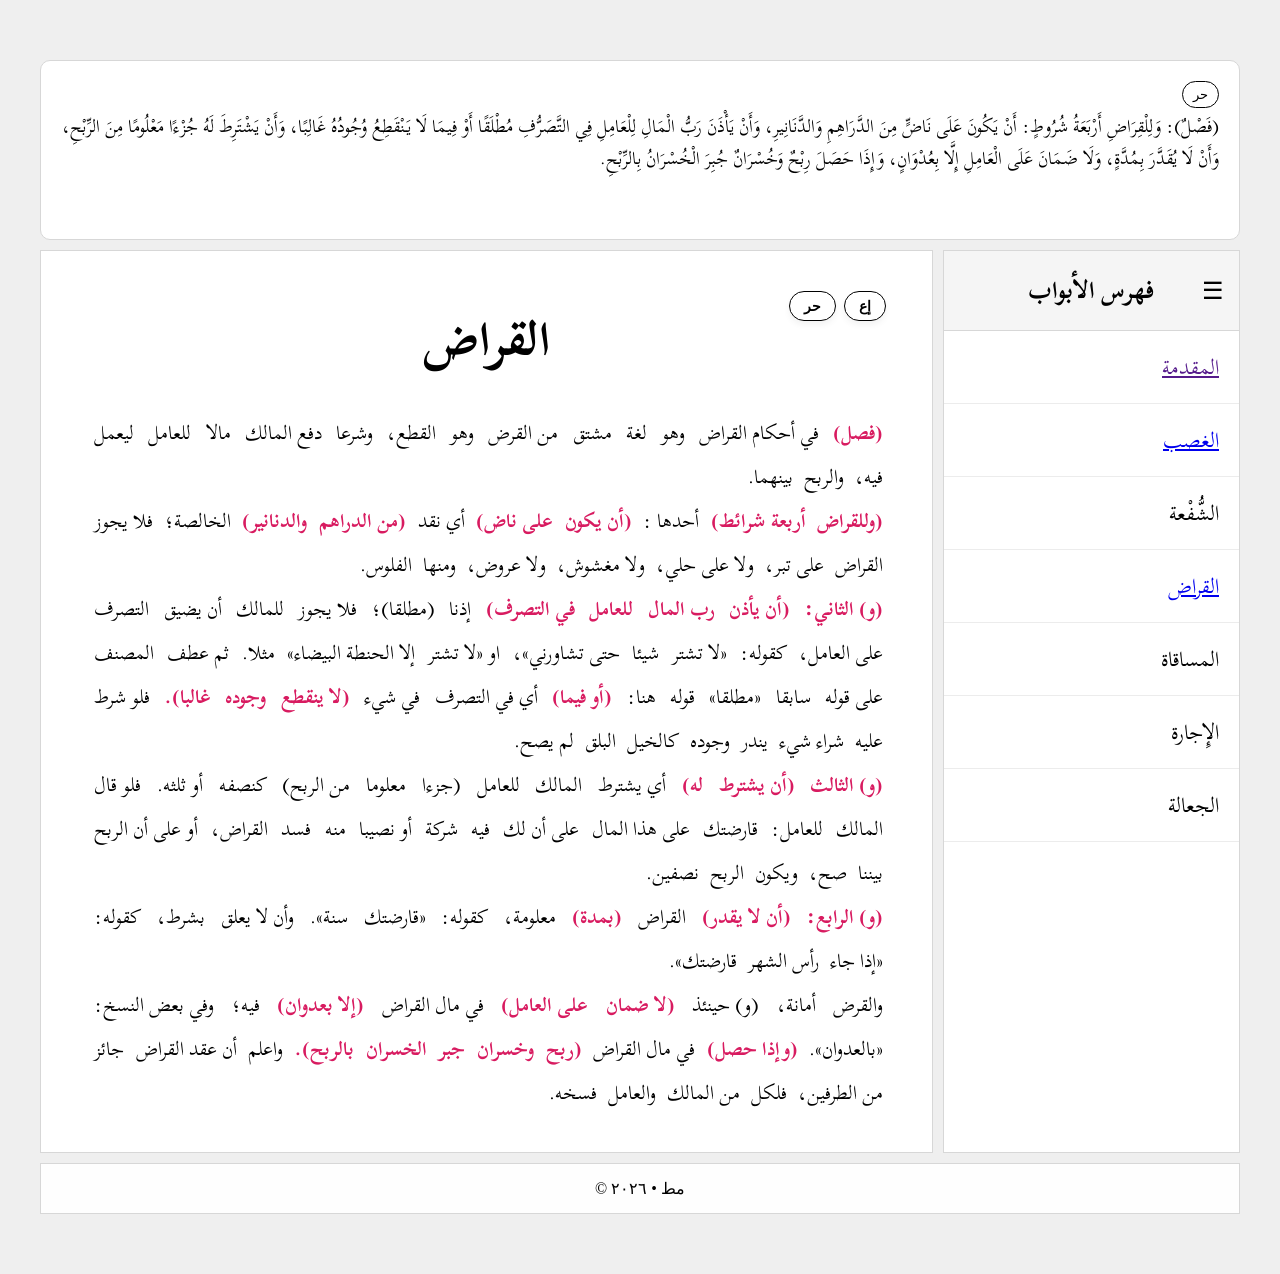
==== commit 172ff7f3: "Update Qirath.html menghapus شق" ====
--- a/Qirath.html
+++ b/Qirath.html
@@ -1,4 +1,4 @@
-شق<!doctype html>
+<!doctype html>
 <html lang="en">
   <head>
     <meta charset="UTF-8" />
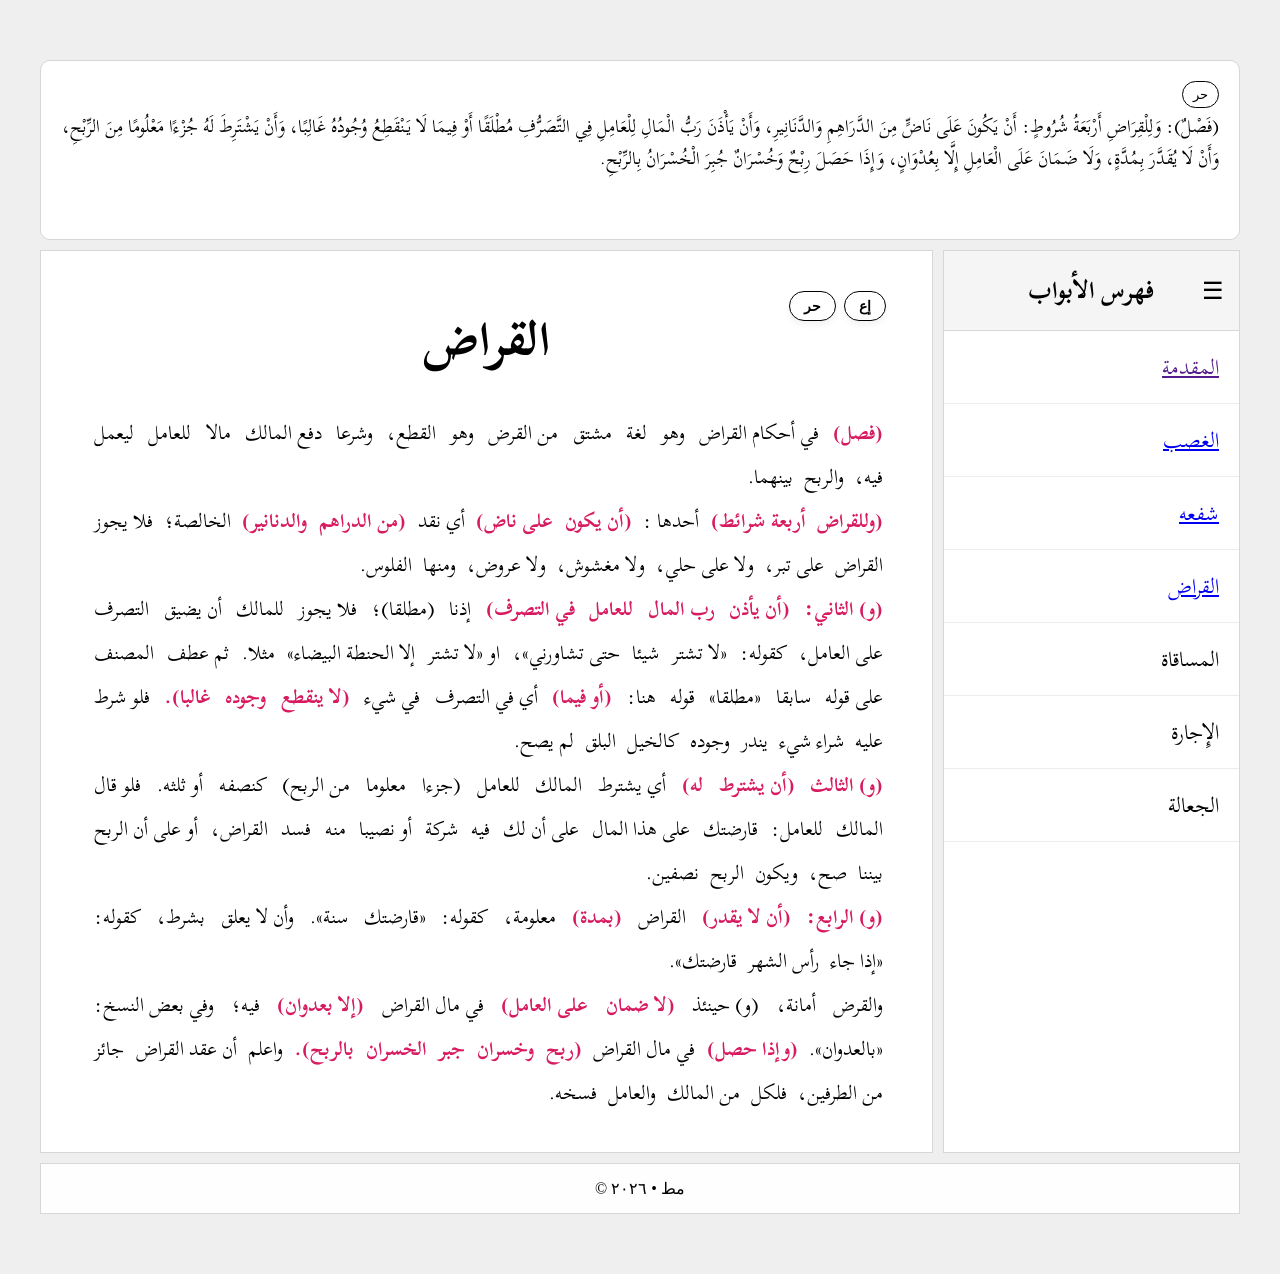
==== commit 6bbaad81: "Update Qirath.html bab syufah" ====
--- a/Qirath.html
+++ b/Qirath.html
@@ -265,8 +265,8 @@
           
           <li><a href="">المقدمة</a></li>
           <li><a href="index.html">الغصب</a></li>
-          <li>الشُّفْعة</li>
-        
+         
+          <li><a href="Syuf'ah.html">شفعه</a></li>
           <li><a href="Qirath.html">القراض</a></li>
           <li>المساقاة</li>
           <li>الإِجارة</li>
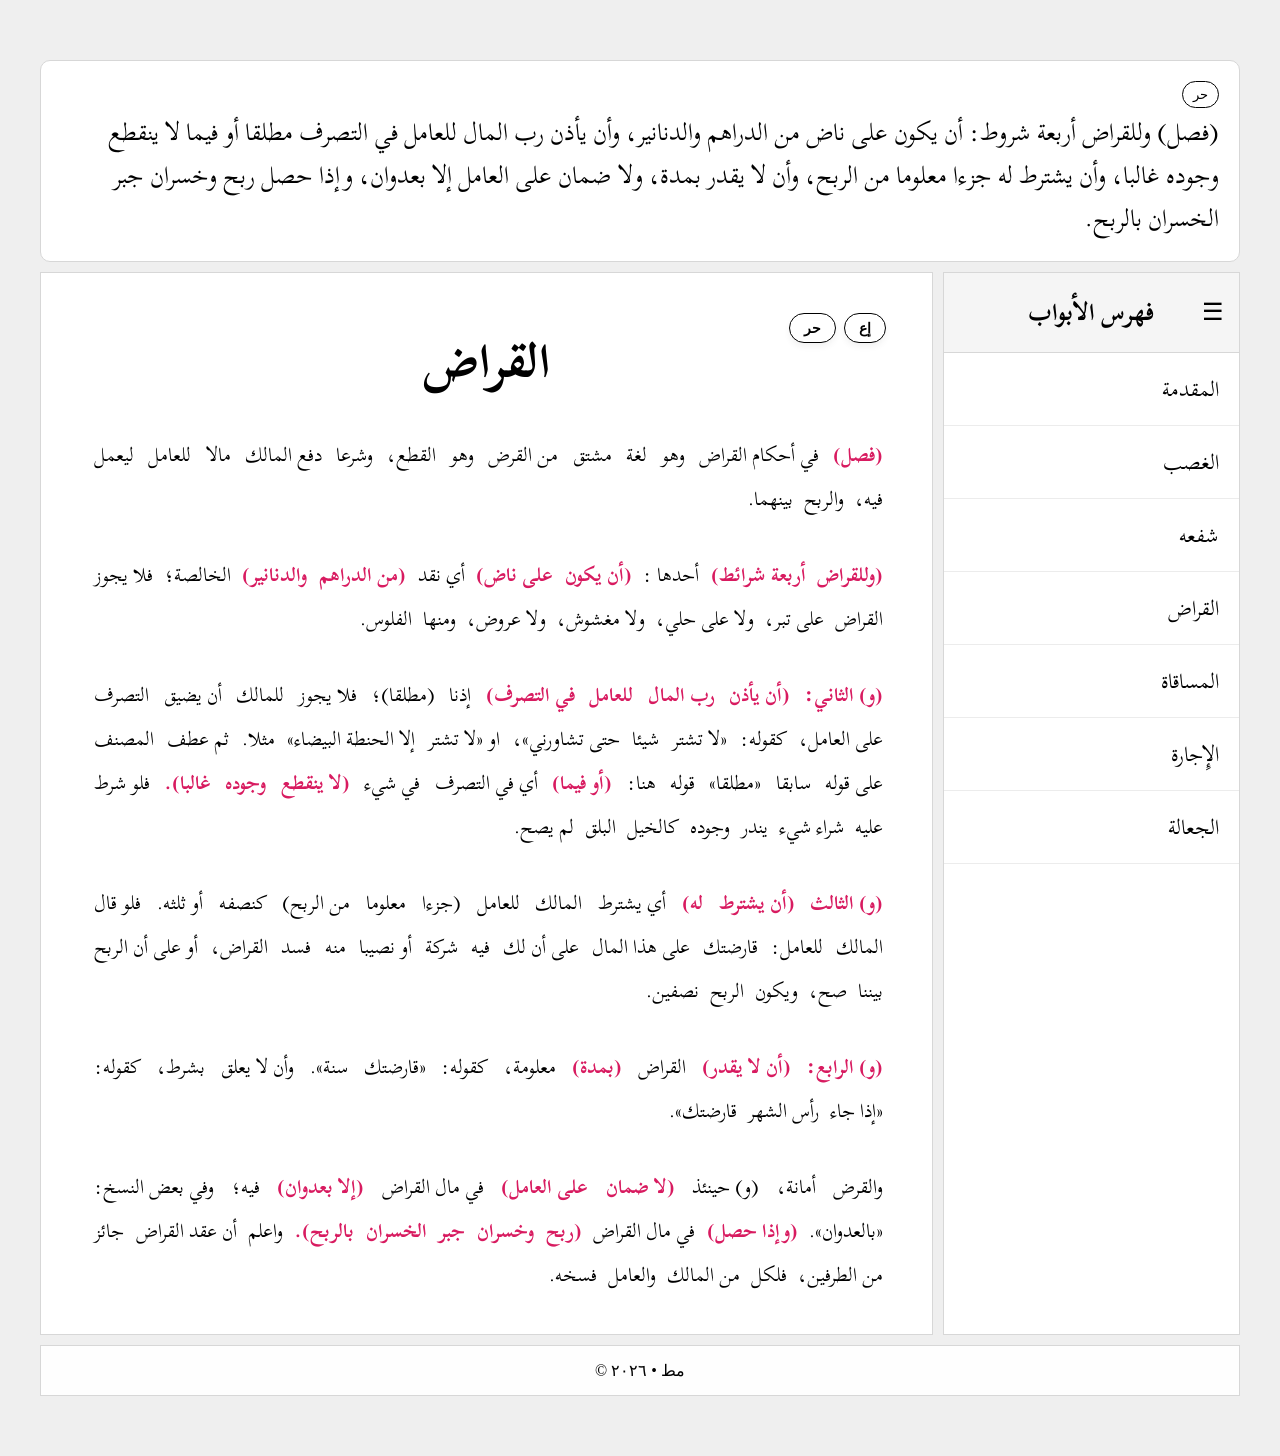
==== commit c4d5fb35: "fix: restrukturisasi folder dan pembaruan kode i'rob" ====
--- a/Qirath.html
+++ b/Qirath.html
@@ -17,10 +17,12 @@
   <body>
     <div class="wrapper">
       <header class="header">
-        <button id="toggleHarakat">حر</button>
-
-        <p class="arab-ltr" id="matan">
-(فَصْلٌ): وَلِلْقِرَاضِ أَرْبَعَةُ شُرُوطٍ: أَنْ يَكُونَ عَلَى نَاضٍّ مِنَ الدَّرَاهِمِ وَالدَّنَانِيرِ، وَأَنْ يَأْذَنَ رَبُّ الْمَالِ لِلْعَامِلِ فِي التَّصَرُّفِ مُطْلَقًا أَوْ فِيمَا لَا يَنْقَطِعُ وُجُودُهُ غَالِبًا، وَأَنْ يَشْتَرِطَ لَهُ جُزْءًا مَعْلُومًا مِنَ الرِّبْحِ، وَأَنْ لَا يُقَدَّرَ بِمُدَّةٍ، وَلَا ضَمَانَ عَلَى الْعَامِلِ إِلَّا بِعُدْوَانٍ، وَإِذَا حَصَلَ رِبْحٌ وَخُسْرَانٌ جُبِرَ الْخُسْرَانُ بِالرِّبْحِ. </p>
+
+       <p class="arab-ltr" id="matan" data-harakat="(فَصْلٌ) وَلِلْقِرَاضِ أَرْبَعَةُ شُرُوطٍ: أَنْ يَكُونَ عَلَى نَاضٍّ مِنَ الدَّرَاهِمِ وَالدَّنَانِيرِ، وَأَنْ يَأْذَنَ رَبُّ الْمَالِ لِلْعَامِلِ فِي التَّصَرُّفِ مُطْلَقًا أَوْ فِيمَا لَا يَنْقَطِعُ وُجُودُهُ غَالِبًا، وَأَنْ يَشْتَرِطَ لَهُ جُزْءًا مَعْلُومًا مِنَ الرِّبْحِ، وَأَنْ لَا يُقَدَّرَ بِمُدَّةٍ، وَلَا ضَمَانَ عَلَى الْعَامِلِ إِلَّا بِعُدْوَانٍ، وَإِذَا حَصَلَ رِبْحٌ وَخُسْرَانٌ جُبِرَ الْخُسْرَانُ بِالرِّبْحِ.">
+  (فصل) وللقراض أربعة شروط: أن يكون على ناض من الدراهم والدنانير، وأن يأذن رب المال للعامل في التصرف مطلقا أو فيما لا ينقطع وجوده غالبا، وأن يشترط له جزءا معلوما من الربح، وأن لا يقدر بمدة، ولا ضمان على العامل إلا بعدوان، وإذا حصل ربح وخسران جبر الخسران بالربح.
+</p>
+
+ <button id="toggleHarakat">حر</button>
       </header>
 
       <main class="main-content">
@@ -51,6 +53,7 @@
 <span class="kata" id="k14" data-harakat="فِيهِ،" data-jawa="(ingdalem) مال (bondo)" data-irob="ظ">فيه،</span>
 <span class="kata" id="k15" data-harakat="والرِّبْحُ" data-jawa="Lan (utawi) bathine" data-irob="م">والربح</span>
 <span class="kata" id="k16" data-harakat="بَيْنَهُمَا." data-jawa="(Iku) ingdalem antarane مالك lan عامل">بينهما.</span></p>
+<br>
 <p>
 <span class="kata matan" id="k1" data-harakat="(ولِلْقِراضِ" data-jawa="Lan iku tetep keduwe qiroth" data-irob="خ" data-pembahasan="Merupakah khobar muqoddam, karena huruf jer terletak diawal">(وللقراض</span>
 <span class="kata matan" id="k2" data-harakat="أرْبَعَةُ شَرَائِطٍ)" data-jawa="(Utawi) papat piro-piro syarat" data-pembahasan="Mubtada muakhor">أربعة شرائط)</span>
@@ -73,6 +76,7 @@
 <span class="kata" id="k9" data-harakat="الْفُلُوسُ." data-jawa="Utawi duit receh" data-pembahasan="فلوس jamak dari فلس 
 Ini digunakan untuk. Menyebut mata uang yang terbuat selain dari emas dan perak">الفلوس.</span>
 </p>
+<br>
 <p>
 <span class="kata matan" id="k1" data-harakat="(وَ) الثَّانِي:" data-jawa="(Utawi) kang kaping pindo" data-irob="م">(و) الثاني:</span>
 <span class="kata matan" id="k2" data-harakat="(أَنْ يَأْذَنَ" data-jawa="(Iku) yento ngijini">(أن يأذن</span>
@@ -123,8 +127,8 @@
 شُجَاعٌ artinya: “yang berani” (tidak mengikuti wazan فَاعِلٌ).">البلق</span>
 <span class="kata" id="k21" data-harakat="لَمْ يَصِحَّ." data-jawa="Mongko ora sah (opo) akad قراض" data-pembahasan="Pada kalimat لَمْ يَصِحَّ, fi'il يَصِحُّ menjadi majzum karena didahului oleh لَمْ. Meskipun tampak berharakat fathah pada huruf terakhir (حَّ), fi'il ini tetap majzum karena termasuk fi'il mudha'af (huruf asal kedua dan ketiganya sama, yaitu ح dan ح). Pada fi'il mudha'af yang dijazamkan, tanda jazm tidak tampak berupa sukun biasa, melainkan dalam bentuk tasydid yang dibaca dengan fathah, sehingga bentuk يَصِحَّ tetap merupakan fi'il majzum, bukan manshub.">لم يصح.</span>
   </p>
-<p>
-
+  <br>
+<p>
 <span class="kata matan" id="k1" data-harakat="(وَ) الثَّالِثُ" data-jawa="(Utawi) kang kaping telu" data-irob="م">(و) الثالث</span>
 <span class="kata matan" id="k2" data-harakat="(يَشْتَرِطَ" data-jawa="(Iku) yento aweh syarat (sopo) مالك" data-irob="خ  فا">(أن يشترط</span>
 <span class="kata matan" id="k3" data-harakat="لَهُ)" data-jawa="Maring عامل" data-irob="ما">له)</span>
@@ -163,7 +167,7 @@
 <span class="kata" id="k28" data-harakat="الرِّبْحُ" data-jawa="(Opo) bati" data-irob="فا">الربح</span>
 <span class="kata" id="k29" data-harakat="نِصْفَيْنِ." data-jawa="(Ono iku) separo-seoaro /50:50" data-irob="خ" data-pembahasan="Khobar كان selalu nashob">نصفين.</span>
 </p>
-
+<br>
 <p>
 <span class="kata matan" id="k1" data-harakat="(وَ) الرَّابِعُ:" data-jawa="(Utawi) kang kaping papat" data-irob="م">(و) الرابع:</span>
 <span class="kata matan" id="k2" data-harakat="(أَنْ لَا يُقَدَّرَ)" data-jawa="(Iku) yento ora dibatesi" data-irob="خ">(أن لا يقدر)</span>
@@ -178,8 +182,9 @@
 <span class="kata" id="k11" data-harakat="كَقَوْلِهِ:" data-jawa="Koyo pengucape مالك">كقوله:</span>
 <span class="kata" id="k12" data-harakat="«إِذَا جَاءَ" data-jawa="Tatkalane teko">«إذا جاء</span>
 <span class="kata" id="k13" data-harakat="رَأْسُ الشَّهْرِ" data-jawa="(Opo) kawitane wulan" data-irob="فا">رأس الشهر</span>
-<span class="kata" id="k14" data-harakat="قَارَضْتُكَ»." data-jawa="Mongko akad فراض sopo ingsun ing siro" data-irob="ج" data-pembahasan="Pada kalimat إِذَا جَاءَ رَأْسُ الشَّهْرِ قَارَضْتُكَ terdapat uslub syarat dengan adāt syarat إِذَا yang digunakan untuk sesuatu yang diperkirakan akan terjadi di masa depan. Jumlah جَاءَ رَأْسُ الشَّهْرِ adalah fi‘lu sy-syarṭ (kalimat syarat), di mana رَأْسُ menjadi fā‘il dari جَاءَ dan الشَّهْرِ mudhāf ilaih. Adapun قَارَضْتُكَ adalah jawābu sy-syarṭ (jawaban syarat). Berbeda dengan adāt syarat yang menjazmkan seperti إِنْ dan مَنْ, lafaz إِذَا tidak menjazmkan fi‘il sesudahnya, sehingga جَاءَ dan قَارَضْتُكَ tetap mabni sesuai asalnya. Makna kalimatnya: “Apabila awal bulan telah tiba, aku akan melakukan akad qiradh denganmu.”">قارضتك».</span>
-</p>
+<span class="kata" id="k14" data-harakat="قَارَضْتُكَ»." data-jawa="Mongko akad فراض sopo ingsun ing siro" data-irob="ج" data-nahwu="Pada kalimat إِذَا جَاءَ رَأْسُ الشَّهْرِ قَارَضْتُكَ terdapat uslub syarat dengan adāt syarat إِذَا yang digunakan untuk sesuatu yang diperkirakan akan terjadi di masa depan. Jumlah جَاءَ رَأْسُ الشَّهْرِ adalah fi‘lu sy-syarṭ (kalimat syarat), di mana رَأْسُ menjadi fā‘il dari جَاءَ dan الشَّهْرِ mudhāf ilaih. Adapun قَارَضْتُكَ adalah jawābu sy-syarṭ (jawaban syarat). Berbeda dengan adāt syarat yang menjazmkan seperti إِنْ dan مَنْ, lafaz إِذَا tidak menjazmkan fi‘il sesudahnya, sehingga جَاءَ dan قَارَضْتُكَ tetap mabni sesuai asalnya. Makna kalimatnya: “Apabila awal bulan telah tiba, aku akan melakukan akad qiradh denganmu.”">قارضتك».</span>
+</p>
+<br>
 <p>
 <span class="kata" id="k1" data-harakat="وَالْقِرَاضُ" data-jawa="(Utawi) akad قراض" data-irob="م">والقرض</span>
 <span class="kata" id="k2" data-harakat="أَمَانَةٌ،" data-jawa="(Iku) amanah/suatu amanah" data-irob="خ">أمانة،</span>
@@ -233,9 +238,10 @@
               </div>
 
               <div class="tab-content" id="tab-irob">
-                <div class="quran-card">
-                  <span class="quran-label">Kode Kedudukan (I'rob)</span>
-                  <div class="quran-badge" id="popIrob">-</div>
+             
+                  <div class="quran-card">
+                  <span class="quran-label">Analisis Nahwu</span>
+                  <p id="popNahwu" class="quran-text-nahwu">-</p>
                 </div>
                 <div class="quran-card">
                   <span class="quran-label">Analisis Sharaf / Tasrif</span>
--- a/styles.css
+++ b/styles.css
@@ -1,4 +1,6 @@
-/* reset */
+/* ==========================================================================
+   1. RESET & BASE STYLES
+   ========================================================================== */
 * {
   margin: 0;
   padding: 0;
@@ -11,72 +13,205 @@
   padding: 20px;
 }
 
-/* Layout */
+/* ==========================================================================
+   2. LAYOUT (GRID SYSTEM)
+   ========================================================================== */
 .wrapper {
-  /* wrapper adalah salah satu nama class yang paling sering digunakan di dunia. Fungsinya adalah sebagai kotak utama yang membungkus elemen-elemen lain di dalam halaman web agar tampilannya rapi, konsisten, dan berada di tengah layar.
-
-Tanpa pembungkus, konten website kamu akan melar dari ujung kiri sampai ujung kanan layar (terutama pada monitor komputer yang lebar), sehingga sangat tidak nyaman dibaca.
-Nama Alternatif Lainnya : .container, .pembungkus, .mai-container */
-
+  /* wrapper adalah salah satu nama class yang paling sering digunakan di dunia. 
+     Fungsinya adalah sebagai kotak utama yang membungkus elemen-elemen lain di dalam halaman web 
+     agar tampilannya rapi, konsisten, dan berada di tengah layar.
+     Tanpa pembungkus, konten website kamu akan melar dari ujung kiri sampai ujung kanan layar 
+     (terutama pada monitor komputer yang lebar), sehingga sangat tidak nyaman dibaca.
+     Nama Alternatif Lainnya : .container, .pembungkus, .main-container */
   max-width: 1200px;
   margin: 40px auto;
   display: grid;
   grid-template-columns: 3fr 1fr; /* Membagi jadi 2 kolom: 75% dan 25% */
 
-  /* Ketika kamu menulis 3fr 1fr, kamu memberi tahu browser untuk:Menjumlahkan total pecahan: $3 + 1 = 4\text{ bagian}$.Membagi total lebar ruang menjadi 4 bagian yang sama besar.Memberikan 3 bagian untuk kolom pertama.Memberikan 1 bagian untuk kolom kedua.Artinya, kolom pertama akan selalu berukuran 3 kali lebih besar daripada kolom kedua, sekecil atau sebesar apa pun layar yang digunakan pengguna (sangat responsif). */
+  /* Ketika kamu menulis 3fr 1fr, kamu memberi tahu browser untuk:
+     Menjumlahkan total pecahan: 3 + 1 = 4 bagian.
+     Membagi total lebar ruang menjadi 4 bagian yang sama besar.
+     Memberikan 3 bagian untuk kolom pertama.
+     Memberikan 1 bagian untuk kolom kedua.
+     Artinya, kolom pertama akan selalu berukuran 3 kali lebih besar daripada kolom kedua, 
+     sekecil atau sebesar apa pun layar yang digunakan pengguna (sangat responsif). */
   grid-template-areas:
     "header header" /* Baris 1: Kolom pertama & kedua diisi oleh header */
     "main sidebar" /* Baris 2: Kolom pertama diisi main, kolom kedua diisi sidebar */
     "footer footer"; /* Baris 3: Kolom pertama & kedua diisi oleh footer */
-
   gap: 10px;
 }
 
-/* header */
+/* ==========================================================================
+   3. HEADER & MATAN ATAS
+   ========================================================================== */
 .header {
   grid-area: header;
-  /* "Hei browser, cari wilayah di dalam peta yang bernama 'header', lalu tempatkan elemen ini di sana. Buat ukuran elemen ini otomatis melebar mengikuti kotak 'header' yang sudah digambar di denah." */
+  /* "Hei browser, cari wilayah di dalam peta yang bernama 'header', lalu tempatkan elemen ini di sana. 
+     Buat ukuran elemen ini otomatis melebar mengikuti kotak 'header' yang sudah digambar di denah." */
   background: #ffffff;
   position: relative;
   border: 1px solid #d7d7d7;
   border-radius: 10px;
   padding: 20px;
-  
-}
+  min-height: 180px;
+  height: auto;
+  text-align: right;
+}
+
+.header h1 {
+  font-size: 0.7rem;
+  font-weight: 800;
+}
+
+.header p {
+  font-size: 1.5rem;
+}
+
+.arab-ltr {
+  direction: rtl;
+  text-align: right;
+  font-family: "Scheherazade New", serif;
+  font-size: 1.1rem;
+  line-height: 1.8;
+  padding-top: 30px; /* Ruang agar tidak tertimpa tombol */
+}
+
+/* Tombol Perubahan Harakat di Header */
 #toggleHarakat {
   position: absolute;
   top: 10px;
-  right: 10px; /* karena teks arab*/
-
+  right: 10px; /* di kanan karena teks arab */
   background: #ffffff;
   color: #000000;
   border: 1px solid #000000;
   border-radius: 15px;
-
   padding: 5px 10px;
   font-size: 0.8rem;
   cursor: pointer;
-
   transition: 0.3s;
   margin-right: 10px;
   margin-top: 10px;
 }
 
-
-
 #toggleHarakat.active {
-  background: #8B1E4F;
+  background: #8b1e4f;
   color: #ffffff;
+}
+
+#toggleHarakat:hover {
+  background: #ededed;
 }
 
 @media (hover: hover) {
   #toggleHarakat:hover {
-    background: #8B1E4F;
+    background: #8b1e4f;
     color: #ffffff;
   }
 }
-/* Tombol harakat main — samakan style dengan toggleIrob */
-#toggleHarakatMain {
+
+/* ==========================================================================
+   4. MAIN CONTENT & TEXT KITAB
+   ========================================================================== */
+.main-content {
+  grid-area: main;
+  min-height: 900px;
+  border: 1px solid #d7d7d7;
+  background: #ffffff;
+  padding: 40px;
+  display: flex;
+  justify-content: center;
+  align-items: flex-start;
+  direction: rtl; /* penanda tombol i'rob */
+  font-family: "Scheherazade New", serif;
+
+  /* Ketika kamu memberikan perintah ini pada sebuah kotak/wadah, semua elemen anak yang ada langsung 
+     di dalamnya (disebut flex items) akan berubah menjadi super fleksibel. Mereka akan otomatis berjejer rapi, 
+     bisa diatur ukurannya secara otomatis, dan sangat mudah dipindah-pindah posisinya tanpa merusak tata letak.
+     
+     Secara bawaan (default), elemen HTML seperti <div>, <p>, atau <h1> memiliki sifat menumpuk ke bawah seperti tangga.
+     Namun, begitu wadah utamanya diberi display: flex;, terjadi perubahan instan:
+     1. Berjejer ke Samping: Otomatis berjejer ke samping (menjadi kolom) dari kiri ke kanan.
+     2. Tinggi Otomatis Sama: Mengikuti elemen yang paling tinggi di dalam kelompok tersebut.
+
+     Alasan .wrapper gabung Grid & Flexbox: 
+     - .wrapper menggunakan Grid untuk mengatur tata letak besar (Makro) halaman website (2 Dimensi).
+     - main menggunakan Flexbox untuk mengatur konten kecil (Mikro) yang ada di dalamnya (1 Dimensi). */
+}
+
+.kitab {
+  direction: rtl;
+  text-align: right;
+  max-width: 800px; /* Menjaga lebar kolom teks kitab tetap ideal */
+  margin: 0 auto;
+  position: relative;
+  overflow: visible;
+}
+
+.kitab h1 {
+  font-size: 3rem;
+  font-weight: bold;
+  text-align: center;
+  margin-bottom: 20px;
+}
+
+.kitab > p {
+  direction: rtl;
+  text-align: justify;
+  line-height: 25px;
+  font-size: 0;
+}
+
+/* Elemen Kata Per Kata */
+.kata {
+  display: inline-block; /* Mengunci keutuhan kata agar jarak spasinya konsisten dan i'rab pas di tengah */
+  position: relative;
+  cursor: pointer;
+  word-spacing: normal;
+  font-size: 1.2rem;
+  border-radius: 5px;
+  margin-top: 12px; /* Memberi ruang di atas untuk huruf i'rab */
+  margin-left: 6px;
+  margin-right: 1px;
+  padding: 0 2px;
+  color: #000000; /* DEFAULT WARNA SYARAH: Semua teks di dalam .kata berwarna hitam */
+  overflow: visible;
+}
+
+.kata.active {
+  background: transparent;
+  color: #8b1e4f;
+  font-weight: bold;
+  box-shadow: none;
+}
+
+@media (hover: hover) {
+  .kata:hover {
+    color: #8b1e4f;
+  }
+}
+
+/* --- PEWARNAAN MATAN --- */
+.kata.matan {
+  color: #d81b60; /* Warna Magenta (bisa diganti #D32F2F jika ingin magenta gelap/merah maroon) */
+  font-weight: bold; /* Membedakan ketebalan matan */
+}
+
+/* ==========================================================================
+   5. STICKY INTERACTIVE CONTROLS (I'ROB & HARAKAT MAIN)
+   ========================================================================== */
+.sticky-irob-container {
+  position: -webkit-sticky;
+  position: sticky;
+  top: 10px;
+  z-index: 100;
+  display: flex;
+  justify-content: flex-start; /* Tombol merapat ke kiri kertas (tidak menabrak teks Arab) */
+  margin-bottom: -30px;
+}
+
+/* Tombol I'rob */
+#toggleIrob {
   background: #ffffff;
   color: #000000;
   border: 1px solid #000000;
@@ -87,447 +222,11 @@
   cursor: pointer;
   box-shadow: 0 4px 6px rgba(0, 0, 0, 0.05);
   transition: all 0.2s ease;
-  margin-right: 8px;
-}
-#toggleHarakatMain:hover,
-#toggleHarakatMain.active {
-  background: #8B1E4F;
-  color: #ffffff;
-}
-
-/* Saat harakat aktif: sembunyikan teks asli, tampilkan data-harakat */
-.kitab.show-harakat-main .kata {
-  color: transparent; /* sembunyikan teks asli */
-  position: relative;
-}
-
-/* Saat harakat aktif, dorong i'rob lebih ke atas agar tidak menabrak harakat */
-.kitab.show-harakat-main.show-irob .kata::before {
-  top: -35px; /* semula -16px, sekarang lebih tinggi */
-}
-
-.kitab.show-harakat-main .kata::after {
-  content: attr(data-harakat); /* ambil dari data-harakat */
-  position: absolute;
-  right: 0;
-  top: 0;
-  color: #000000; /* warna teks harakat */
-  font-family: "Scheherazade New", serif;
-  white-space: nowrap;
-}
-
-/* Khusus matan tetap merah */
-.kitab.show-harakat-main .kata.matan::after {
-  color: #D81B60;
-}
-
-#toggleHarakat:hover {
-  background: #ededed;
-}
-
-/* matan */
-.header {
-  height: 180px;
-
-  padding: 20px;
-  text-align: right;
-}
-.header h1 {
-  font-size: 0.7rem;
-  font-weight: 800;
-}
-
-.arab-ltr {
-  direction: rtl;
-  text-align: right;
-  font-family: "Scheherazade New", serif;
-  font-size: 1.1rem;
-  line-height: 1.8;
-
-  /* Ruang agar tidak tertimpa tombol */
-  padding-top: 30px;
-}
-
-/* Main */
-.main-content {
-  grid-area: main;
-  min-height: 900px;
-  border: 1px solid #d7d7d7;
-  background: #ffffff;
-  padding: 40px;
-
-  display: flex;
-  justify-content: center;
-  align-items: flex-start;
-  /* penanda tombol i'rob */
-  direction: rtl;
-
-  font-family: "Scheherazade New", serif;
-
-  /* Ketika kamu memberikan perintah ini pada sebuah kotak/wadah, semua elemen anak yang ada langsung di dalamnya (disebut flex items) akan berubah menjadi super fleksibel. Mereka akan otomatis berjejer rapi, bisa diatur ukurannya secara otomatis, dan sangat mudah dipindah-pindah posisinya tanpa merusak tata letak.
-
-Sederhananya, ini adalah "sihir" CSS yang paling sering digunakan untuk merapikan posisi komponen website modern.
-Perubahan Otomatis Setelah Pakai display: flex;
-
-Secara bawaan (default), elemen HTML seperti <div>, <p>, atau <h1> memiliki sifat menumpuk ke bawah seperti tangga.
-
-Namun, begitu wadah utamanya diberi display: flex;, terjadi perubahan instan:
-
-    Berjejer ke Samping: Semua elemen di dalamnya yang tadinya menumpuk ke bawah, otomatis akan langsung berjejer ke samping (menjadi kolom) dari kiri ke ke kanan.
-
-    Tinggi Otomatis Sama: Semua elemen anak akan otomatis memiliki tinggi yang sama rata, mengikuti elemen yang paling tinggi di dalam kelompok tersebut. */
-  /* Alasan singkatnya adalah: Mereka punya spesialisasi tugas yang berbeda. * .wrapper menggunakan Grid untuk mengatur tata letak besar (Makro) halaman website.
-
-    main menggunakan Flexbox untuk mengatur konten kecil (Mikro) yang ada di dalam elemen tersebut.
-
-Mari kita bedah alasan mendalam kenapa developer-nya sengaja menggabungkan keduanya:
-1. .wrapper Pakai Grid karena Butuh Layout 2 Dimensi (Kolom & Baris)
-
-Sesuai kode yang kamu punya sebelumnya, .wrapper bertugas membagi halaman menjadi struktur besar: ada header di atas, main dan sidebar berdampingan di tengah, dan footer di bawah.
-
-Grid sangat unggul di sini karena mampu mengatur kolom dan baris sekaligus secara bersamaan (2 Dimensi). Flexbox akan sangat kesulitan jika dipaksa membuat layout kompleks seperti ini.
-2. main Pakai Flexbox karena Hanya Butuh Layout 1 Dimensi (Satu Arah)
-
-Setelah struktur besar websitemu jadi berkat Grid, sekarang kita masuk ke dalam kotak main (konten utama). Di dalam main, biasanya berisi elemen-elemen seperti:
-
-    Deretan kartu artikel (cards) yang berjejer ke samping.
-
-    Tombol-tombol yang ingin diratakan ke tengah.
-
-    Gambar dan teks yang ingin disejajarkan agar rapi atas-bawahnya.
-
-Konten di dalam main ini biasanya hanya bergerak ke satu arah saja (1 Dimensi): kalau tidak berjejer ke samping (horizontal), ya menumpuk ke bawah (vertical). Karena tugasnya hanya satu arah dan butuh fleksibilitas tinggi agar kontennya tidak berantakan, maka Flexbox adalah alat yang jauh lebih tepat dan mudah digunakan daripada Grid. */
-}
-
-/* isi konten */
-
-.kitab {
-  direction: rtl;
-  text-align: right;
-  max-width: 800px; /* TAMBAHKAN INI: Menjaga lebar kolom teks kitab tetap ideal */
-  margin: 0 auto;
-  position: relative;
-}
-
-.kitab h1 {
-  font-size: 3rem;
-  font-weight: bold;
-  text-align: center;
-  margin-bottom: 20px;
-}
-
-.kitab > p {
-  direction: rtl;
-  text-align: justify;
-  line-height: 25px;
-  font-size: 0;
-}
-
-.kata {
-  display: inline-block; /* Mengunci keutuhan kata agar jarak spasinya konsisten */
-  position: relative;
-  cursor: pointer;
-  word-spacing: normal;
-  font-size: 1.2rem;
-  border-radius: 5px;
-  margin-top: 15px;
-  margin-left: 1px;
-  margin-right: 1px;
-  padding: 0;
-  /* DEFAULT WARNA SYARAH: Semua teks di dalam .kata berwarna hitam */
-  color: #000000;
-}
-
-/* --- PEWARNAAN MATAN --- */
-/* Khusus untuk elemen ya
-ng memiliki class 'kata' sekaligus 'matan' */
-.kata.matan {
-  color: #D81B60; /* Warna Magenta (bisa diganti #D32F2F jika ingin magenta gelap/merah maroon) */
-  font-weight: bold; /* Membedakan ketebalan matan */
-}
-
-/* sidebar */
-.sidebar {
-  grid-area: sidebar;
-  background: #ffffff;
-  border: 1px solid #d7d7d7;
-  width: 100%;
-}
-
-.sidebar-header {
-  position: relative;
-  display: flex;
-  justify-content: center;
-  align-items: center;
-
-  padding: 15px;
-  background: #f5f5f5;
-  border-bottom: 1px solid #d7d7d7;
-
-  font-size: 1.5rem;
-  font-weight: bold;
-  font-family: "Scheherazade New", serif;
-}
-
-.sidebar ul {
-  list-style: none;
-  padding: 0;
-  margin: 0;
-  direction: rtl;
-  text-align: right;
-}
-
-.sidebar li {
-  padding: 15px 20px;
-  border-bottom: 1px solid #ececec;
-  font-size: 1.3rem;
-  cursor: pointer;
-  font-family: "Scheherazade New", serif;
-}
-.sidebar li:hover {
-  background: #f8f8f8;
-}
-
-.sidebar-title {
-  text-align: center;
-}
-
-/* footer */
-.footer {
-  grid-area: footer;
-  background: #fefefe;
-  border: 1px solid #d7d7d7;
-  padding: 15px;
-  text-align: center;
-}
-
-/* hide sidebar */
-.sidebar {
-  width: 100%;
-  transition: all 0.3s ease;
-}
-
-.wrapper.hide-sidebar {
-  grid-template-columns: 1fr 60px;
-}
-
-.wrapper.hide-sidebar .sidebar {
-  /* width: 60px; */
-  grid-template-columns: 1fr 60px;
-}
-
-.wrapper.hide-sidebar .sidebar ul {
-  display: none;
-}
-.wrapper.hide-sidebar .sidebar-title {
-  display: none;
-}
-
-.wrapper.hide-sidebar .sidebar {
-  width: 60px;
-}
-#toggleSidebar {
-  position: absolute;
-  right: 15px;
-  background: transparent;
-  border: none;
-  font-size: 1.5rem;
-  cursor: pointer;
-}
-
-.wrapper.hide-sidebar .sidebar-header {
-  justify-content: center;
-}
-
-/* Komentar */
-.bottom-sheet {
-  position: fixed;
-
-  left: 0;
-  right: 0;
-  bottom: -100%;
-
-  height: 45vh;
-
-  background: white;
-
-  border-radius: 20px 20px 0 0;
-
-  box-shadow: 0 -5px 20px rgba(0, 0, 0, 0.2);
-
-  transition: bottom 0.3s ease;
-
-  z-index: 9999;
-}
-
-
-
-@media (max-width: 768px) {
-  .apple-popup {
-    left: 10px;
-    right: 10px;
-    bottom: 10px;
-    top: auto;
-    width: auto;
-    max-height: 50vh;
-  }
-}
-
-
-.apple-popup.show {
-  display: block;
-}
-
-@keyframes appleFade {
-  from {
-    opacity: 0;
-    transform: translateY(15px);
-  }
-
-  to {
-    opacity: 1;
-    transform: translateY(0);
-  }
-}
-
-#closePanel {
-  position: absolute;
-
-  top: 12px;
-  right: 12px;
-
-  width: 32px;
-  height: 32px;
-
-  border: none;
-  border-radius: 50%;
-
-  background: rgba(0, 0, 0, 0.05);
-
-  backdrop-filter: blur(10px);
-
-  cursor: pointer;
-
-  font-size: 18px;
-  font-weight: bold;
-
-  transition: all 0.2s ease;
-}
-
-#closePanel:hover {
-  background: rgba(0, 0, 0, 0.12);
-  transform: scale(1.05);
-}
-
-#popHarakat {
-  /* Ganti 'Scheherazade New' dengan nama font Arab pilihanmu */
-  font-family: "Scheherazade New", serif;
-  font-size: 1rem;
-
-  text-align: center;
-  margin-top: 10px;
-  margin-bottom: 20px;
-
-  color: #111;
-}
-
-.bottom-sheet.show {
-  bottom: 0;
-}
-
-.sheet-header {
-  position: sticky;
-  top: 0;
-
-  background: white;
-
-  padding: 10px;
-
-  display: flex;
-  justify-content: center;
-
-  border-bottom: 1px solid #eee;
-}
-
-.sheet-handle {
-  width: 60px;
-  height: 6px;
-
-  border-radius: 10px;
-
-  background: #ccc;
-}
-
-#closeSheet {
-  position: absolute;
-  right: 15px;
-
-  border: none;
-  background: none;
-
-  font-size: 20px;
-  cursor: pointer;
-}
-
-.sheet-content {
-  height: calc(45vh - 50px);
-
-  overflow-y: auto;
-
-  padding: 20px;
-}
-
-
-
-/* Agar terlihat bisa diklik*/
-.kata {
-  cursor: pointer;
-  padding: 2px 4px;
-  border-radius: 5px;
-}
-
-@media (hover: hover) {
-  .kata:hover {
-    color: #8B1E4F;
-  }
-}
-
-.kata.active {
-  background: transparent;
-  color: #8B1E4F;
-  font-weight: bold;
-  box-shadow: none;
-}
-
-/* ---------------------------------------------------------------- */
-
-/* Menghias Wadah & Tombol Sticky I'rob */
-.sticky-irob-container {
-  position: -webkit-sticky;
-  position: sticky;
-  top: 10px;
-  z-index: 100;
-  display: flex;
-  justify-content: flex-start; /* Tombol merapat ke kiri kertas (tidak menabrak teks Arab) */
-  margin-bottom: -30px;
-}
-
-#toggleIrob {
-  background: #ffffff;
-  color: #000000;
-  border: 1px solid #000000;
-  border-radius: 15px;
-  padding: 6px 14px;
-  font-size: 0.85rem;
-  font-weight: bold;
-  cursor: pointer;
-  box-shadow: 0 4px 6px rgba(0, 0, 0, 0.05);
-  transition: all 0.2s ease;
 }
 
 #toggleIrob:hover,
 #toggleIrob.active {
-  background: #8B1E4F;
+  background: #8b1e4f;
   color: #ffffff;
 }
 
@@ -541,59 +240,75 @@
   font-family: "Scheherazade New", serif;
   font-size: 0.75rem;
   color: #4a4a4a;
-  pointer-events: none;
-
-  /* Kondisi Awal: Disembunyikan */
-  opacity: 0;
+  opacity: 0; /* Kondisi Awal: Disembunyikan */
   visibility: hidden;
   transition: opacity 0.2s ease;
 }
 
-.kata::before,
-.kata::after {
-  pointer-events: none;
-}
 /* Kondisi Ketika Tombol Aktif: Munculkan I'rob */
 .kitab.show-irob .kata::before {
   opacity: 1;
   visibility: visible;
 }
 
-.kitab {
-  overflow: visible;
-}
-
-.kata {
-  overflow: visible;
-}
-
-/* Pewarnaan Teks Kitab */
-.kata {
-  display: inline-block; /* Kunci agar spasi justify konsisten dan i'rab pas di tengah */
+/* Tombol harakat main — samakan style dengan toggleIrob */
+#toggleHarakatMain {
+  background: #ffffff;
+  color: #000000;
+  border: 1px solid #000000;
+  border-radius: 15px;
+  padding: 6px 14px;
+  font-size: 0.85rem;
+  font-weight: bold;
+  cursor: pointer;
+  box-shadow: 0 4px 6px rgba(0, 0, 0, 0.05);
+  transition: all 0.2s ease;
+  margin-right: 8px;
+}
+
+#toggleHarakatMain:hover,
+#toggleHarakatMain.active {
+  background: #8b1e4f;
+  color: #ffffff;
+}
+
+/* Saat harakat aktif: sembunyikan teks asli, tampilkan data-harakat */
+.kitab.show-harakat-main .kata {
+  color: transparent; /* sembunyikan teks asli */
   position: relative;
-  color: #000000; /* Default Syarah = Hitam */
-  margin-top: 12px; /* Memberi ruang di atas untuk huruf i'rab */
-  margin-left: 6px;
-  padding: 0 2px;
-}
-
-.kata.matan {
-  color: #D81B60; /* Matan = Magenta */
-  font-weight: bold;
-}
-
-/* ==========================================================================
-   MODERN POP-UP & TAB SYSTEM (ALA QURAN.COM)
-   ========================================================================== */
-
-/* ==========================================================================
-   MODERN POP-UP & TAB SYSTEM (ALA QURAN.COM) - FIX POSITION
-   ========================================================================== */
-
+}
+
+/* Saat harakat aktif, dorong i'rob lebih ke atas agar tidak menabrak harakat */
+.kitab.show-harakat-main.show-irob .kata::before {
+  top: -35px; /* semula -16px, sekarang lebih tinggi */
+}
+
+.kitab.show-harakat-main .kata::after {
+  content: attr(data-harakat); /* ambil dari data-harakat */
+  position: absolute;
+  right: 0;
+  top: 0;
+  color: #000000; /* warna teks harakat */
+  font-family: "Scheherazade New", serif;
+  white-space: nowrap;
+}
+
+/* Khusus matan tetap merah ketika mode harakat aktif */
+.kitab.show-harakat-main .kata.matan::after {
+  color: #d81b60;
+}
+
+.kata::before,
+.kata::after {
+  pointer-events: none;
+}
+
+/* ==========================================================================
+   6. MODERN POP-UP & TAB SYSTEM (ALA QURAN.COM)
+   ========================================================================== */
 .apple-popup {
   display: none; /* Sembunyi saat awal */
   position: absolute; /* WAJIB absolute agar bisa mengikuti posisi kata dari JS */
-  /* TAMBAHKAN DUA BARIS INI UNTUK RESET KOORDINAT AWAL */
   top: 0;
   left: 0;
   width: 380px;
@@ -605,7 +320,13 @@
   box-shadow: 0 12px 30px rgba(0, 0, 0, 0.15);
   z-index: 9999; /* Memastikan pop-up berada di lapisan paling atas */
   overflow: visible;
+  display: none;
+  flex-direction: column;
   animation: quranFadeUp 0.25s ease-out;
+}
+
+.apple-popup.show {
+  display: flex;
 }
 
 @keyframes quranFadeUp {
@@ -617,24 +338,6 @@
     opacity: 1;
     transform: translateY(0);
   }
-}
-
-/* Responsif untuk HP / Mobile */
-@media (max-width: 768px) {
-  .apple-popup {
-    position: fixed !important;
-    left: 16px !important;
-    right: 16px !important;
-    bottom: 16px !important;
-    top: auto !important;
-    width: auto !important;
-    max-height: 50vh;
-  }
-}
-
-.apple-popup.show {
-  display: flex;
-  flex-direction: column;
 }
 
 /* Tombol Close Minimalis (✕) di Sisi Kiri */
@@ -660,134 +363,9 @@
 #closePanel:hover {
   background: #e8e8ed;
   color: #1d1d1f;
-}
-
-/* Header Kata Arab */
-#popHarakat {
-  font-family: "Scheherazade New", serif;
-  font-size: 1rem;
-  text-align: center;
-  color: #1f2937;
-  margin: 10px 0 16px 0;
-  line-height: 1.2;
-}
-
-/* Menu Tab Navigation */
-.quran-tabs {
-  display: flex;
-  border-bottom: 2px solid #f3f4f6;
-  margin-bottom: 16px;
-  gap: 8px;
-}
-
-.tab-btn {
-  flex: 1;
-  background: none;
-  border: none;
-  padding: 10px 0;
-  font-size: 0.9rem;
-  font-weight: 600;
-  color: #6b7280;
-  cursor: pointer;
-  position: relative;
-  transition: color 0.2s;
-  text-align: center;
-}
-
-.tab-btn:hover {
-  color: #111827;
-}
-
-/* Aksen Hijau Khas Quran.com */
-.tab-btn.active {
-  color: #8B1E4F; 
-}
-
-.tab-btn.active::after {
-  content: "";
-  position: absolute;
-  bottom: -2px;
-  left: 0;
-  width: 100%;
-  height: 2px;
-  background-color: #8B1E4F;
-}
-
-/* Area Scroll Isi Konten Tab */
-.quran-tab-container {
-  overflow-y: visible;
-  flex-grow: 1;
-  padding-right: 4px;
-}
-
-.quran-tab-container::-webkit-scrollbar {
-  width: 4px;
-}
-.quran-tab-container::-webkit-scrollbar-thumb {
-  background: #e5e7eb;
-  border-radius: 4px;
-}
-
-/* Sembunyikan/Tampilkan Konten Tab */
-.tab-content {
-  display: none;
-}
-.tab-content.active {
-  display: block;
-}
-
-/* Kotak Informasi di Dalam Tab */
-.quran-card {
-  background: #f9fafb;
-  border: 1px solid #f3f4f6;
-  border-radius: 12px;
-  padding: 14px;
-  margin-bottom: 10px;
-}
-
-.quran-label {
-  display: block;
-  font-size: 0.75rem;
-  text-transform: uppercase;
-  letter-spacing: 0.05em;
-  color: #9ca3af;
-  margin-bottom: 6px;
-  font-weight: 700;
-}
-
-/* Gaya Tulisan Konten */
-.quran-text-jawa {
-  font-family: "Scheherazade New", serif;
-  font-size: 1.5rem;
-  color: #000000;
-  line-height: 1.5;
-  direction: ltr;
-  text-align: justify;
-}
-
-.quran-text {
-  font-size: 0.95rem;
-  color: #374151;
-  line-height: 1.5;
-}
-
-.quran-text-pembahasan {
-  font-size: 1.5rem;
-  color: #000000;
-  line-height: 1.6;
-  text-align: justify;
-direction: ltr;
-
-}
-
-.quran-badge {
- display: contents;
-  background: #e8f5e9;
-  padding: 4px 12px;
-  border-radius: 8px;
-  font-weight: 700;
-  font-size: 1rem;
-}
+  transform: scale(1.05);
+}
+
 /* Header Kata Arab */
 #popHarakat {
   font-family: "Scheherazade New", serif;
@@ -825,9 +403,9 @@
   color: #000000;
 }
 
-/* Garis bawah hijau khas Quran.com saat aktif */
+/* Aksen Marun saat aktif */
 .tab-btn.active {
-  color: #000000; 
+  color: #000000;
 }
 
 .tab-btn.active::after {
@@ -837,10 +415,10 @@
   left: 0;
   width: 100%;
   height: 2px;
-  background-color: #8B1E4F;
-}
-
-/* Container & Area Scroll Konten Tab */
+  background-color: #8b1e4f;
+}
+
+/* Area Scroll Isi Konten Tab */
 .quran-tab-container {
   overflow-y: auto;
   flex-grow: 1;
@@ -856,15 +434,16 @@
   border-radius: 4px;
 }
 
-/* Menyembunyikan Tab yang tidak aktif */
+/* Sembunyikan/Tampilkan Konten Tab */
 .tab-content {
   display: none;
 }
+
 .tab-content.active {
   display: block;
 }
 
-/* Komponen Card di Dalam Tab */
+/* Kotak Informasi di Dalam Tab */
 .quran-card {
   background: #f9fafb;
   border: 1px solid #f3f4f6;
@@ -883,43 +462,169 @@
   font-weight: 700;
 }
 
-/* Tipografi Konten */
-
+/* Gaya Tulisan Konten di Popup */
+.quran-text-jawa {
+  font-family: "Scheherazade New", serif;
+  font-size: 16px !important;
+  color: #000000;
+  line-height: 1.5;
+  direction: ltr;
+  text-align: justify;
+}
+
+/* Mengatur font dan kerapian teks analisis nahwu di dalam pop-up */
+.quran-text-nahwu {
+  font-size: 16px !important;
+  color: #374151; /* Warna abu-abu gelap khas teks modern */
+  line-height: 1.6;
+  text-align: justify;
+  direction: ltr; /* Mengikuti pembacaan Indonesia dari kiri ke kanan */
+}
 
 .quran-text {
-  font-size: 0.95rem;
+  font-size: 16px !important;
   color: #374151;
   line-height: 1.5;
 }
 
-
+.quran-text-pembahasan {
+  font-size: 16px !important;
+  color: #000000;
+  line-height: 1.6;
+  text-align: justify;
+  direction: ltr;
+}
 
 /* Badge untuk kode I'rob */
 .quran-badge {
-
+  display: inline-block;
   background: #e8f5e9;
   color: #000000;
- 
-  
+  padding: 4px 12px;
+  border-radius: 8px;
   font-weight: 700;
   font-size: 1rem;
 }
 
-#popJawa,
-#popTasrif,
-#popPembahasan {
-  font-size: 16px !important;
-}
-
-/* untuk handphone */
+/* ==========================================================================
+   7. SIDEBAR (DAFTAR ISI KITAB)
+   ========================================================================== */
+.sidebar {
+  grid-area: sidebar;
+  background: #ffffff;
+  border: 1px solid #d7d7d7;
+  width: 100%;
+  transition: all 0.3s ease;
+}
+
+.sidebar-header {
+  position: relative;
+  display: flex;
+  justify-content: center;
+  align-items: center;
+  padding: 15px;
+  background: #f5f5f5;
+  border-bottom: 1px solid #d7d7d7;
+  font-size: 1.5rem;
+  font-weight: bold;
+  font-family: "Scheherazade New", serif;
+}
+
+.sidebar-title {
+  text-align: center;
+}
+
+/* Mengatur warna semua link di dalam sidebar */
+.sidebar ul li a {
+  color: #000000; /* Mengubah warna menjadi hitam, silakan ganti kode hex jika ingin warna lain */
+  text-decoration: none; /* Opsional: Menghilangkan garis bawah pada link agar lebih rapi */
+}
+
+/* Memastikan warna tidak berubah menjadi ungu setelah diklik */
+.sidebar ul li a:visited {
+  color: #000000;
+}
+
+/* Opsional: Efek warna saat teks link disentuh kursor (hover) */
+.sidebar ul li a:hover {
+  color: #d81b60; /* Berubah menjadi warna merah maroon/magenta khas tema Anda */
+}
+
+.sidebar ul {
+  list-style: none;
+  padding: 0;
+  margin: 0;
+  direction: rtl;
+  text-align: right;
+}
+
+.sidebar li {
+  padding: 15px 20px;
+  border-bottom: 1px solid #ececec;
+  font-size: 1.3rem;
+  cursor: pointer;
+  font-family: "Scheherazade New", serif;
+}
+
+.sidebar li:hover {
+  background: #f8f8f8;
+}
+
+#toggleSidebar {
+  position: absolute;
+  right: 15px;
+  background: transparent;
+  border: none;
+  font-size: 1.5rem;
+  cursor: pointer;
+}
+
+/* fungsionalitas hide sidebar desktop */
+.wrapper.hide-sidebar {
+  grid-template-columns: 1fr 60px;
+}
+
+.wrapper.hide-sidebar .sidebar {
+  width: 60px;
+}
+
+.wrapper.hide-sidebar .sidebar ul,
+.wrapper.hide-sidebar .sidebar-title {
+  display: none;
+}
+
+.wrapper.hide-sidebar .sidebar-header {
+  justify-content: center;
+}
+
+/* ==========================================================================
+   8. FOOTER
+   ========================================================================== */
+.footer {
+  grid-area: footer;
+  background: #fefefe;
+  border: 1px solid #d7d7d7;
+  padding: 15px;
+  text-align: center;
+}
+
+/* ==========================================================================
+   9. RESPONSIVE MEDIA QUERIES (MOBILE LABELS)
+   ========================================================================== */
 @media (max-width: 768px) {
-
+  /* Reset dasar layout di HP */
   body {
-    padding: 8px;
+    margin: 0;
+    padding: 0;
+    background: #fff;
   }
 
   .wrapper {
-    grid-template-columns: 1fr;
+    width: 100%;
+    max-width: none;
+    margin: 0;
+    gap: 0;
+    grid-template-columns: 1fr 0; /* Sembunyikan sidebar dari grid utama */
     grid-template-areas:
       "header"
       "main"
@@ -927,6 +632,14 @@
       "footer";
   }
 
+  .header,
+  .main-content,
+  .sidebar,
+  .footer {
+    border-radius: 0;
+  }
+
+  /* Header & Matan Atas */
   .header {
     height: auto;
     padding: 15px;
@@ -935,336 +648,118 @@
   .arab-ltr {
     font-size: 1.1rem;
     line-height: 1.8;
-  }
-
+    padding-top: 60px;
+  }
+
+  /* Main Content */
   .main-content {
-    padding: 15px;
+    padding: 12px;
   }
 
   .kitab h1 {
     font-size: 2rem;
   }
 
+  /* Kontrol sticky i'rob & harakat */
+  .sticky-irob-container {
+    display: flex;
+    flex-wrap: wrap;
+    gap: 8px;
+    margin-bottom: 10px;
+  }
+
+  #toggleIrob,
+  #toggleHarakatMain {
+    font-size: 12px;
+    padding: 5px 10px;
+  }
+
+  /* Ukuran text kitab & i'rab di HP */
   .kata {
-    font-size: 1.5rem;
-    line-height: 2.2;
-  }
-
+    font-size: 1rem;
+    line-height: 2;
+    margin-top: 10px;
+  }
+
+  .kata::before {
+    font-size: 0.6rem;
+    top: -12px;
+  }
+
+  .kitab.show-harakat-main.show-irob .kata::before {
+    top: -24px;
+  }
+
+  /* Kontrol Khusus Sidebar Melayang (Floating) di HP */
   .sidebar {
-    margin-top: 10px;
-  }
-
+    position: fixed;
+    top: 0;
+    right: -280px; /* sembunyi di luar layar */
+    width: 280px;
+    height: 100vh;
+    background: #fff;
+    z-index: 99999;
+    transition: right 0.3s ease;
+    box-shadow: -5px 0 20px rgba(0, 0, 0, 0.15);
+  }
+
+  .wrapper.mobile-sidebar-open .sidebar {
+    right: 0;
+  }
+
+  .sidebar-header {
+    font-size: 1rem;
+    padding: 10px;
+  }
+
+  .sidebar li {
+    font-size: 1rem;
+    padding: 10px 15px;
+  }
+
+  /* Tombol Menu Sidebar Mengambang di HP */
+  #toggleSidebar {
+    position: fixed !important;
+    top: auto !important;
+    left: auto !important;
+    bottom: 20px !important;
+    right: 15px !important;
+    width: 52px !important;
+    height: 52px !important;
+    border-radius: 50% !important;
+    background: #6b4f1d;
+    color: white;
+    z-index: 999999 !important;
+    box-shadow: 0 4px 15px rgba(0, 0, 0, 0.25);
+    display: flex;
+    align-items: center;
+    justify-content: center;
+    font-size: 24px;
+  }
+
+  /* Apple Popup Berubah Jadi Bottom Sheet di HP */
   .apple-popup {
     position: fixed !important;
     left: 10px !important;
     right: 10px !important;
     bottom: 10px !important;
     top: auto !important;
-
     width: auto !important;
     max-height: 65vh;
-
     border-radius: 20px;
   }
 
   #popHarakat {
-    font-size: 2rem;
-  }
-
-  .quran-tab-container {
-    overflow-y: auto;
-  }
-}
-
-/* pengaturan ukuran */
-/* ==========================
-   MOBILE
-   ========================== */
-@media (max-width: 768px) {
-
-  /* Tombol I'rob & Harakat */
-  .sticky-irob-container{
-    display:flex;
-    flex-wrap:wrap;
-    gap:8px;
-    margin-bottom:10px;
-  }
-
-  #toggleIrob,
-  #toggleHarakatMain{
-    font-size:12px;
-    padding:5px 10px;
-  }
-
-  /* Judul bab */
-  .kitab h1{
-    font-size:2rem;
-  }
-
-  /* Teks kitab */
-  .kata{
-    font-size:1rem;
-    line-height:2;
-    margin-top:10px;
-  }
-
-  /* I'rob kecil */
-  .kata::before{
-    font-size:0.6rem;
-    top:-12px;
-  }
-
-  /* Saat harakat + irob aktif */
-  .kitab.show-harakat-main.show-irob .kata::before{
-    top:-24px;
-  }
-
-  /* Matan atas */
-  .arab-ltr{
-    font-size:1.1rem;
-    line-height:1.8;
-  }
-
-  /* Popup */
-  #popHarakat{
-    font-size:1.8rem;
-  }
-
-  .tab-btn{
-    font-size:0.75rem;
+    font-size: 1.8rem;
+  }
+
+  .tab-btn {
+    font-size: 0.75rem;
   }
 
   #popJawa,
   #popTasrif,
-  #popPembahasan{
-    font-size:14px !important;
-  }
-}
-
-/* hilangkan bacground di hp */
-@media (max-width: 768px) {
-
-  body{
-    margin:0;
-    padding:0;
-    background:#fff;
-  }
-
-  .wrapper{
-    width:100%;
-    max-width:none;
-    margin:0;
-    gap:0;
-
-    grid-template-columns:1fr;
-    grid-template-areas:
-      "header"
-      "main"
-      "sidebar"
-      "footer";
-  }
-
-  .header,
-  .main-content,
-  .sidebar,
-  .footer{
-    border-radius:0;
-  }
-
-  .main-content{
-    padding:12px;
-  }
-}
-
-/* sidebar di hp biar aman */
-@media (max-width:768px){
-
-  .sidebar-header{
-    font-size:1rem;
-    padding:10px;
-  }
-
-  .sidebar li{
-    font-size:1rem;
-    padding:10px 15px;
-  }
-
-}
-
-/* sidebar responsif */
-@media (max-width:768px){
-
-  body{
-    margin:0;
-    padding:0;
-    background:#fff;
-  }
-
-  .wrapper{
-    width:100%;
-    max-width:none;
-    margin:0;
-    gap:0;
-
-    /* sidebar disembunyikan */
-    grid-template-columns: 1fr 0;
-  }
-
-  .main-content{
-    padding:12px;
-  }
-
-  .sidebar{
-    position:fixed;
-    top:0;
-    right:-280px; /* sembunyi di luar layar */
-    width:280px;
-    height:100vh;
-
-    background:#fff;
-
-    z-index:99999;
-
-    transition:right .3s ease;
-
-    box-shadow:-5px 0 20px rgba(0,0,0,.15);
-  }
-
-  /* saat sidebar dibuka */
-  .wrapper.mobile-sidebar-open .sidebar{
-    right:0;
-  }
-
-  .header,
-  .main-content,
-  .footer{
-    border-radius:0;
-  }
-}
-
-/* tombol sidebar mengambang */
-@media (max-width:768px){
-
-  #toggleSidebar{
-    position:fixed;
-    top:15px;
-    left:15px;
-
-    z-index:100000;
-
-    width:42px;
-    height:42px;
-
-    border:none;
-    border-radius:10px;
-
-    background:#fff;
-
-    box-shadow:0 2px 10px rgba(0,0,0,.15);
-
-    display:flex;
-    align-items:center;
-    justify-content:center;
-
-    font-size:22px;
-  }
-
-}
-
-/* css sidebar menjadi */
-@media (max-width:768px){
-
-  .sidebar{
-    position:fixed;
-    top:0;
-    right:-280px;
-
-    width:280px;
-    height:100vh;
-
-    background:#fff;
-
-    transition:right .3s ease;
-    z-index:99999;
-  }
-
-  .wrapper.mobile-sidebar-open .sidebar{
-    right:0;
-  }
-
-}
-
-/* float */
-@media (max-width:768px){
-
-  #toggleSidebar{
-    position:fixed;
-
-    bottom:80px;
-    right:15px;
-
-    width:52px;
-    height:52px;
-
-    border:none;
-    border-radius:50%;
-
-    background:#6b4f1d;
-    color:white;
-
-    z-index:100000;
-
-    box-shadow:0 4px 15px rgba(0,0,0,.25);
-
-    font-size:24px;
-  }
-
-}
-
-@media (max-width:768px){
-
-  #toggleSidebar{
-    position:fixed !important;
-
-    top:auto !important;
-    left:auto !important;
-
-    bottom:20px !important;
-    right:15px !important;
-
-    width:52px !important;
-    height:52px !important;
-
-    border-radius:50% !important;
-
-    z-index:999999 !important;
-  }
-
-}
-
-/* harokat */
-@media (max-width:768px){
-
-  .arab-ltr{
-    padding-top:60px;
-  }
-
-}
-
-/* perbaikan tombol harokat matan */
-#toggleHarakat {
-  background: #ffffff;
-  color: #000000;
-}
-
-#toggleHarakat.active {
-  background: #8B1E4F;
-  color: #ffffff;
-}
-
-@media (hover: hover) {
-  #toggleHarakat:hover {
-    background: #8B1E4F;
-    color: #ffffff;
-  }
-}+  #popPembahasan {
+    font-size: 14px !important;
+  }
+}
